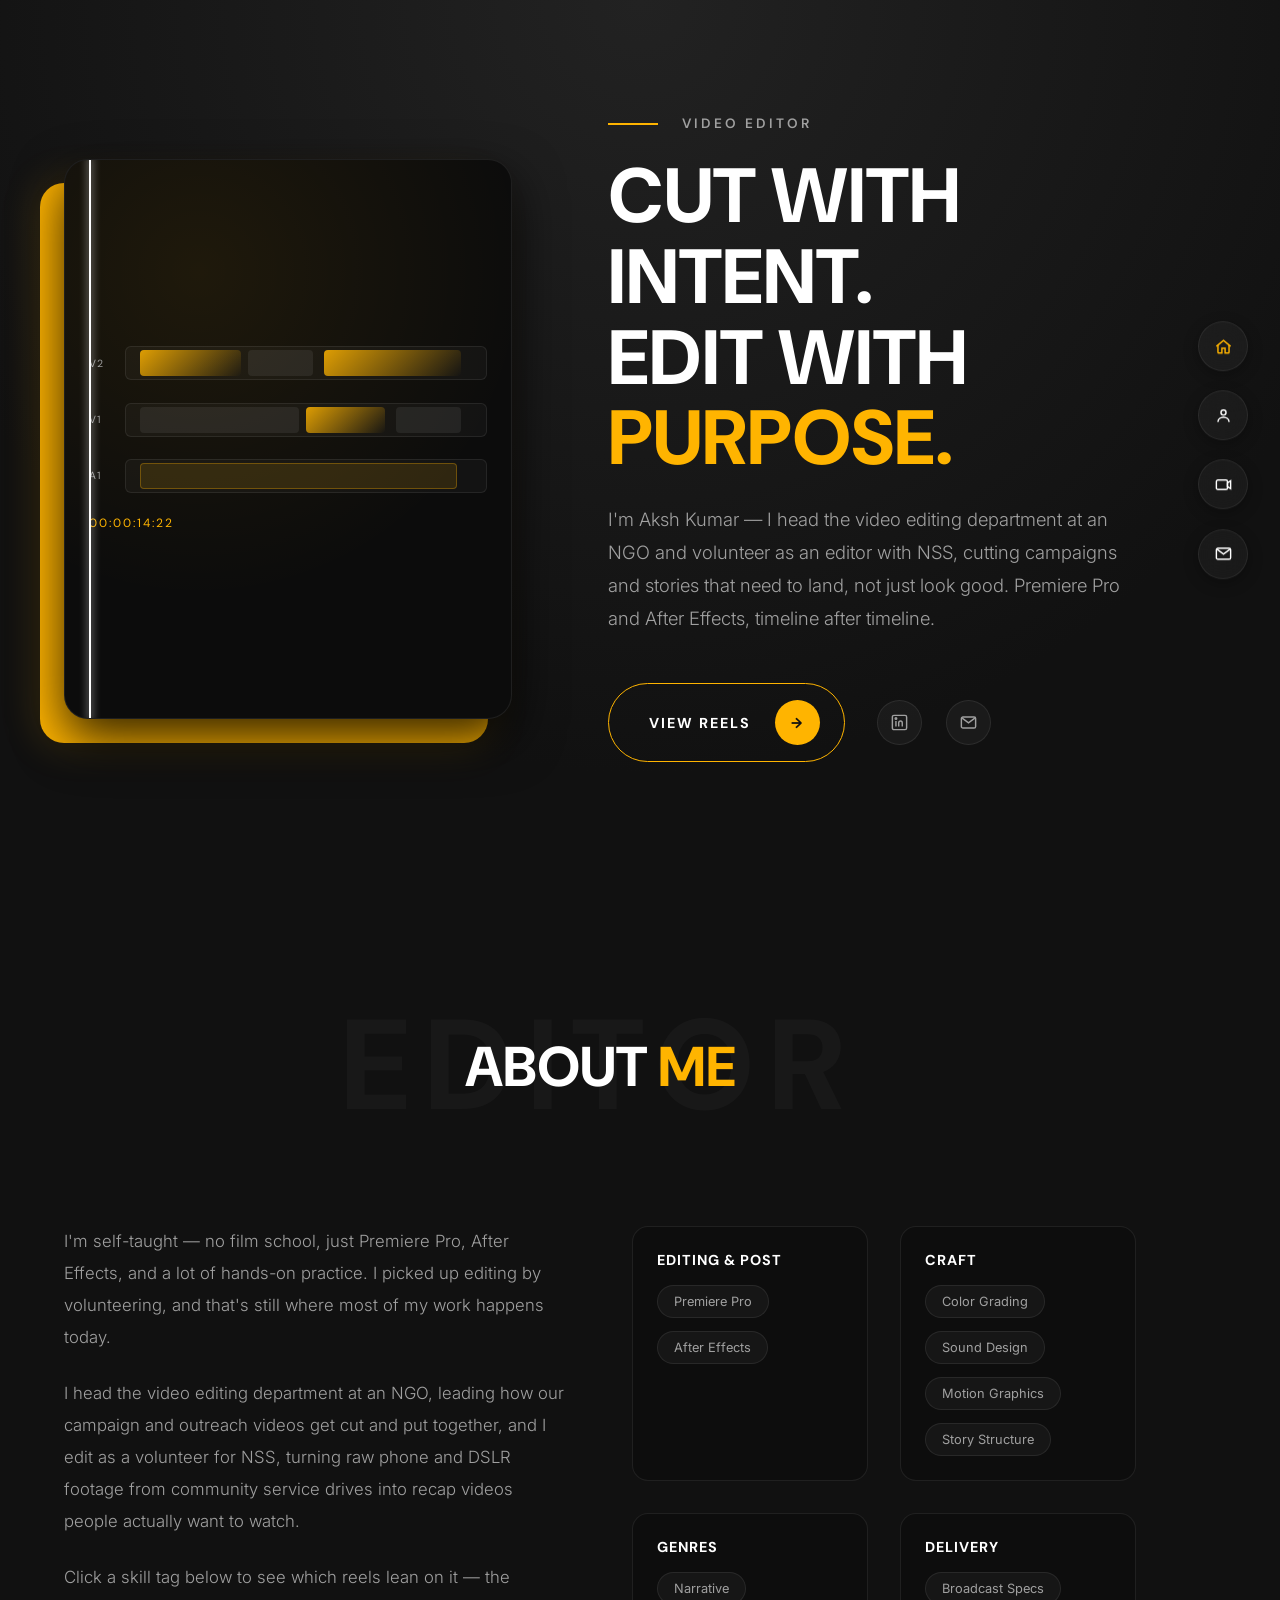
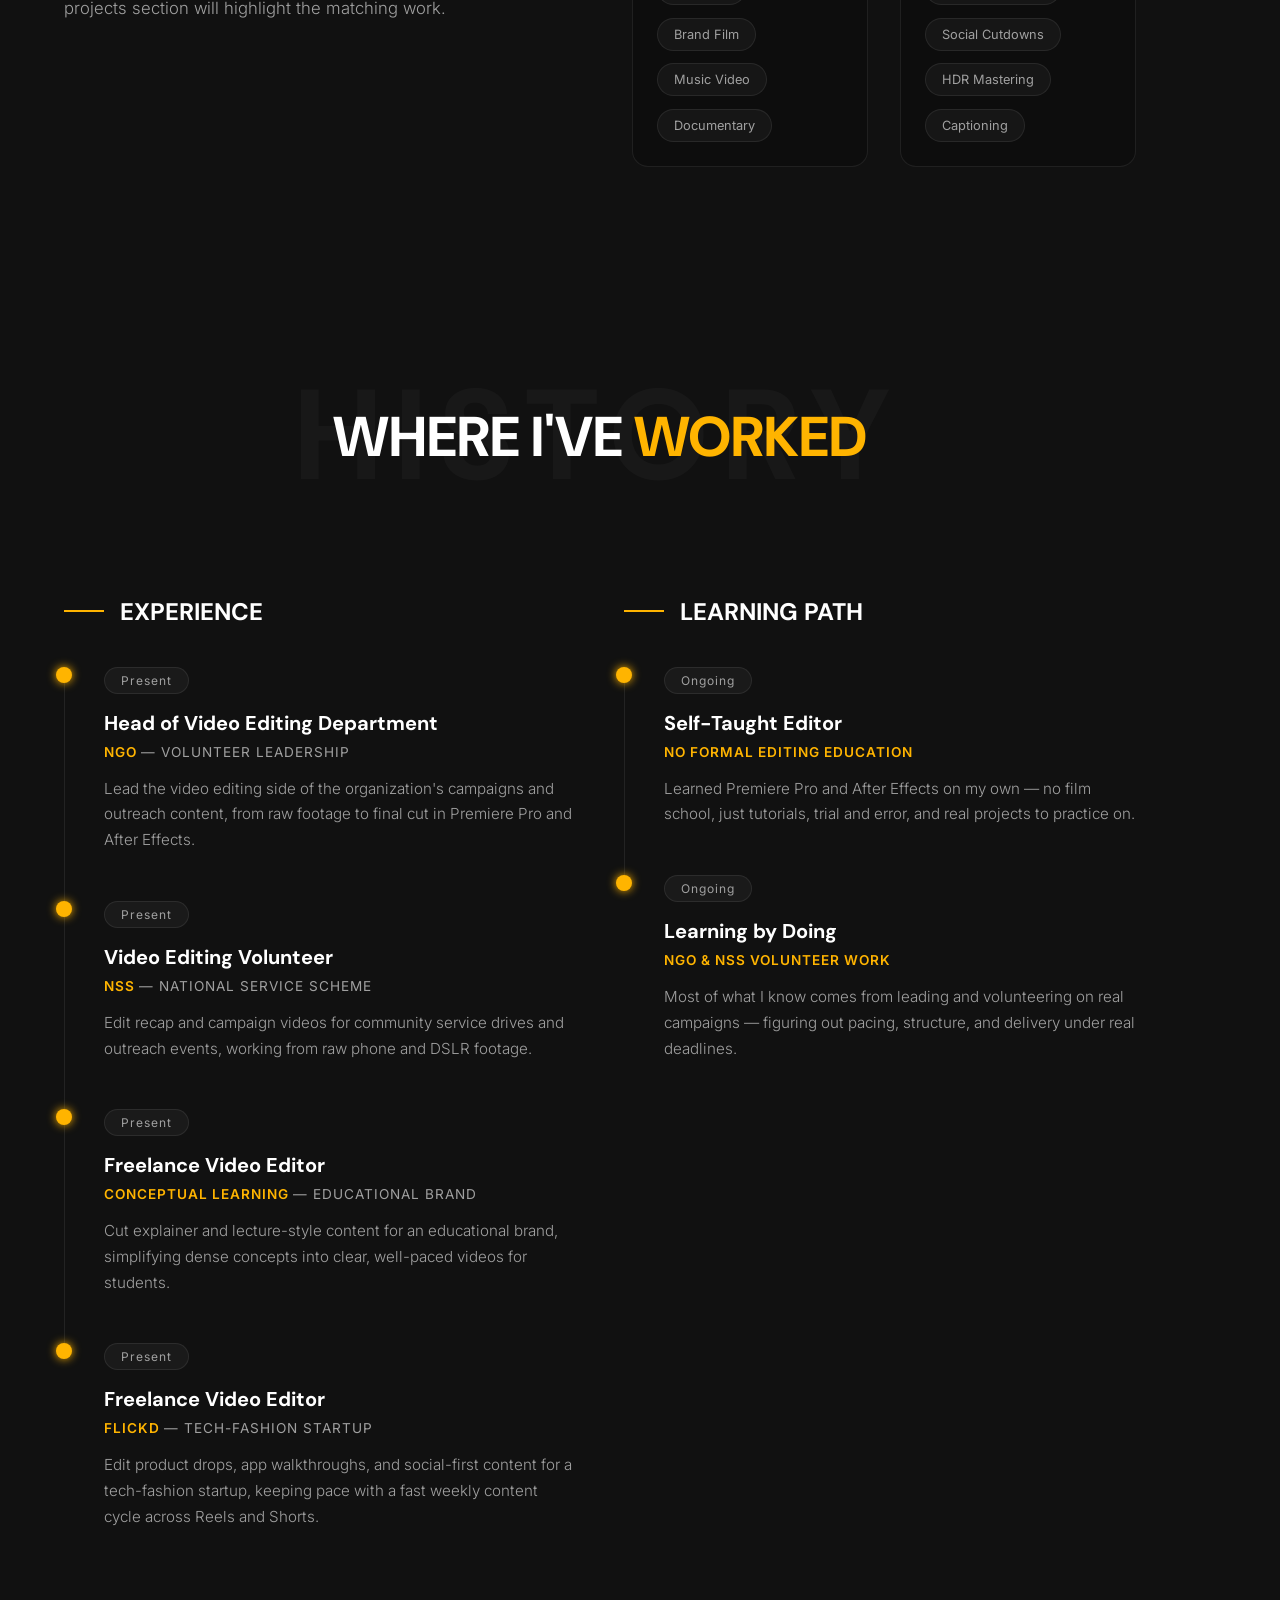
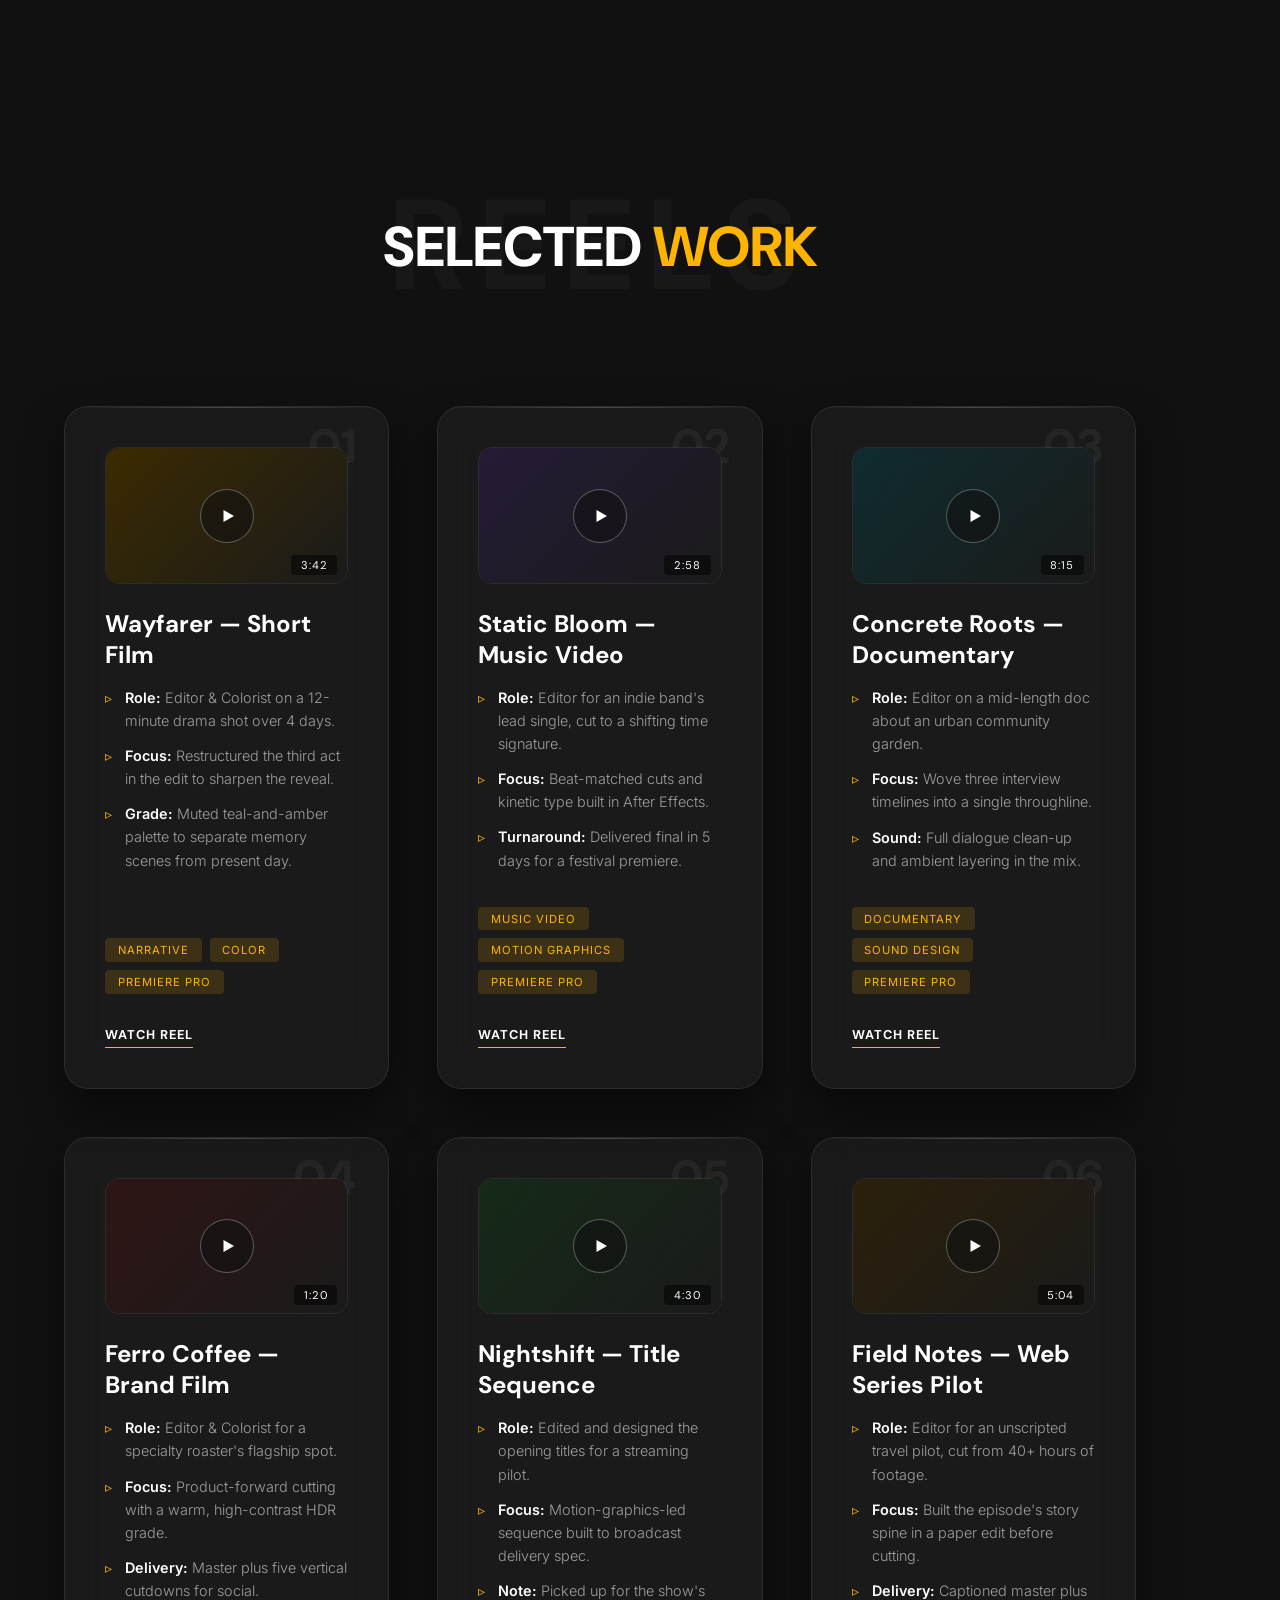
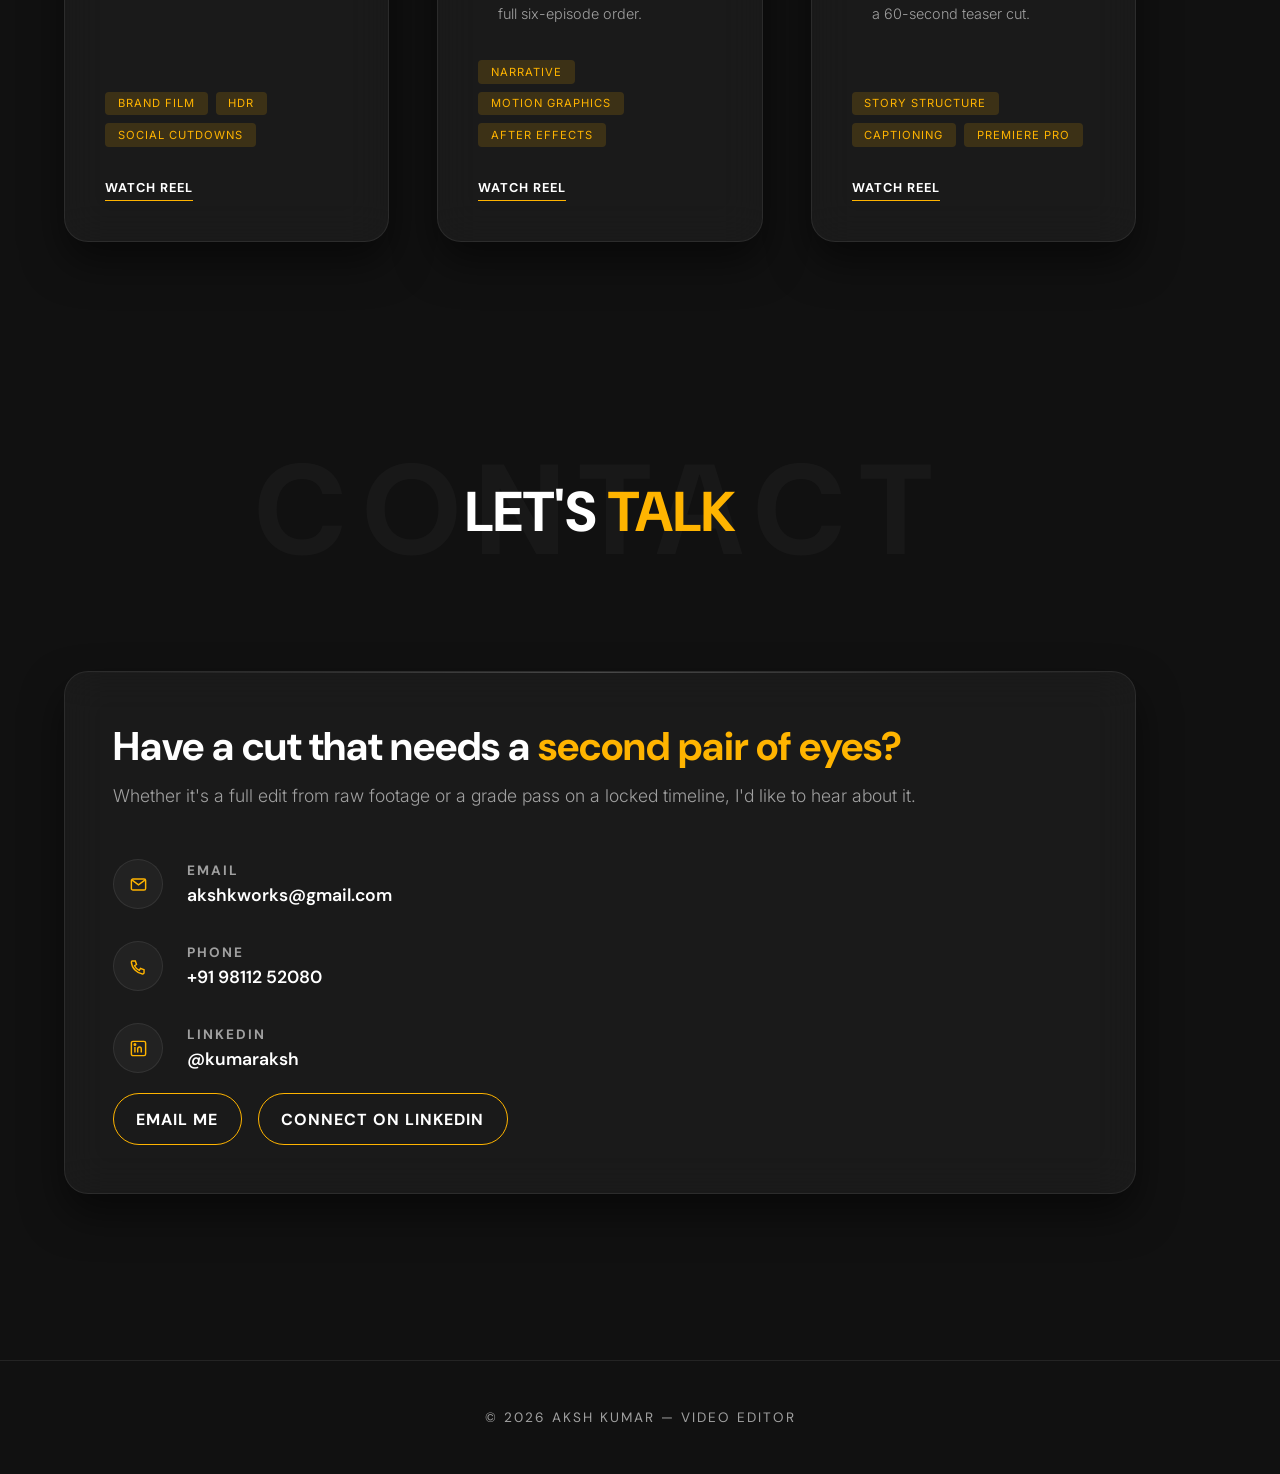
==== Editing/index.html @ 56b0eee6 "Added editing portfolio" ====
<!DOCTYPE html>
<html lang="en">
<head>
<meta charset="UTF-8">
<meta name="viewport" content="width=device-width, initial-scale=1.0">
<title>Aksh Kumar — Video Editor</title>
<link rel="preconnect" href="https://fonts.googleapis.com">
<link href="https://fonts.googleapis.com/css2?family=DM+Sans:wght@500;700;800&family=Inter:wght@300;400;500;600&display=swap" rel="stylesheet">
<link rel="stylesheet" href="style.css">
<style>
  /* ---- Supplemental styles for elements not covered by the base theme ---- */

  /* Hero signature visual: an animated edit timeline in place of a photo */
  .hero-timeline {
    width: 100%; aspect-ratio: 4/5; border-radius: 24px; border: 1px solid var(--glass-border);
    background: #0c0c0c; box-shadow: 0 20px 50px rgba(0,0,0,0.8);
    display: flex; flex-direction: column; justify-content: center; padding: 2rem 1.5rem; gap: 1.4rem;
    position: relative; overflow: hidden;
  }
  .hero-timeline::before {
    content: ''; position: absolute; inset: 0;
    background: radial-gradient(circle at 30% 20%, rgba(255,180,0,0.08), transparent 60%);
  }
  .tl-row { display: flex; align-items: center; gap: 0.6rem; z-index: 1; }
  .tl-label { width: 26px; font-size: 0.65rem; color: var(--text-muted); font-family: var(--sans); letter-spacing: 1px; flex-shrink: 0; }
  .tl-track { flex: 1; height: 34px; background: rgba(255,255,255,0.03); border-radius: 6px; position: relative; overflow: hidden; border: 1px solid var(--glass-border); }
  .tl-clip { position: absolute; top: 3px; bottom: 3px; border-radius: 4px; background: linear-gradient(135deg, var(--accent), #b8790000); opacity: 0.85; }
  .tl-clip.dim { background: rgba(255,255,255,0.08); }
  .tl-wave { position: absolute; top: 3px; bottom: 3px; border-radius: 4px; background: rgba(255,180,0,0.12); border: 1px solid rgba(255,180,0,0.3); }
  .tl-playhead { position: absolute; top: -4px; bottom: -4px; width: 2px; background: #fff; box-shadow: 0 0 8px #fff; z-index: 2; animation: scrub 5s linear infinite; }
  @keyframes scrub { 0% { left: 4%; } 50% { left: 92%; } 100% { left: 4%; } }
  .hero-timecode { font-family: var(--sans); font-size: 0.75rem; letter-spacing: 2px; color: var(--accent); z-index: 1; }

  /* Project thumbnails (no stock photography — abstract gradient + play glyph per reel) */
  .proj-thumb {
    width: 100%; aspect-ratio: 16/9; border-radius: 14px; margin-bottom: 1.5rem;
    position: relative; overflow: hidden; border: 1px solid var(--glass-border); z-index: 1;
  }
  .proj-thumb .grad { position: absolute; inset: 0; }
  .proj-thumb .grain { position: absolute; inset: 0; background: repeating-linear-gradient(115deg, rgba(255,255,255,0.05) 0px, transparent 2px, transparent 4px); mix-blend-mode: overlay; }
  .proj-thumb .play {
    position: absolute; top: 50%; left: 50%; transform: translate(-50%, -50%);
    width: 54px; height: 54px; border-radius: 50%; background: rgba(17,17,17,0.55);
    border: 1px solid rgba(255,255,255,0.3); display: flex; align-items: center; justify-content: center;
    backdrop-filter: blur(6px); transition: all 0.3s ease;
  }
  .proj-thumb .play svg { width: 18px; height: 18px; fill: #fff; margin-left: 3px; }
  .proj-card:hover .proj-thumb .play { background: var(--accent); border-color: var(--accent); transform: translate(-50%, -50%) scale(1.1); }
  .proj-card:hover .proj-thumb .play svg { fill: #111; }
  .proj-duration { position: absolute; bottom: 8px; right: 10px; font-family: var(--sans); font-size: 0.7rem; letter-spacing: 1px; color: #fff; background: rgba(0,0,0,0.5); padding: 0.2rem 0.6rem; border-radius: 4px; }

  .g1 .grad { background: linear-gradient(135deg, #3a2a00, #1a1a1a); }
  .g2 .grad { background: linear-gradient(135deg, #241a35, #1a1a1a); }
  .g3 .grad { background: linear-gradient(135deg, #0f2b2e, #1a1a1a); }
  .g4 .grad { background: linear-gradient(135deg, #2e1414, #1a1a1a); }
  .g5 .grad { background: linear-gradient(135deg, #142a17, #1a1a1a); }
  .g6 .grad { background: linear-gradient(135deg, #2a1f0a, #1a1a1a); }

  /* Skill tag interactive state */
  .skill-tag { cursor: pointer; user-select: none; }
  .skill-tag.active { border-color: var(--accent); color: var(--accent); background: var(--accent-dim); }

  /* Social / contact icons rendered as inline SVG */
  .social-link svg, .contact-icon svg, .nav-btn svg { width: 19px; height: 19px; fill: none; stroke: currentColor; stroke-width: 1.8; }

  /* Video modal body */
  .modal-body video { width: 100%; height: 100%; display: block; background: #000; }

  ::selection { background: var(--accent); color: #111; }
  a { color: inherit; }
  ul { list-style: none; }

  /* ---- Mobile refinements ---- */
  @media (max-width: 768px) {
    /* Hero: show the intro text first, the timeline graphic second */
    .hero-content { flex-direction: column; }
    .hero-text { order: 1; width: 100%; }
    .hero-img-box { order: 2; width: min(80vw, 320px); margin: 0.5rem auto 0; }
    .hero-timeline { aspect-ratio: 5/4; padding: 1.3rem 1.1rem; gap: 1rem; }
    .tl-track { height: 26px; }
    .hero-timecode { font-size: 0.68rem; }

    /* Selected Work: two compact cards per row */
    .projects-grid { grid-template-columns: repeat(2, 1fr); gap: 0.9rem; }
    .proj-card { padding: 1rem; border-radius: 16px; }
    .proj-num { font-size: 1.4rem; top: 0.6rem; right: 0.9rem; }
    .proj-thumb { margin-bottom: 0.8rem; border-radius: 10px; }
    .proj-thumb .play { width: 32px; height: 32px; }
    .proj-thumb .play svg { width: 11px; height: 11px; margin-left: 2px; }
    .proj-duration { font-size: 0.55rem; padding: 0.15rem 0.4rem; bottom: 5px; right: 6px; }
    .proj-title { font-size: 0.9rem; margin-bottom: 0.55rem; line-height: 1.3; }
    .proj-desc-list { gap: 0.35rem; margin-bottom: 0.9rem; }
    .proj-desc-list li { font-size: 0.66rem; line-height: 1.4; padding-left: 0.9rem; }
    .proj-tags { gap: 0.3rem; margin-bottom: 0.9rem; }
    .proj-tag { font-size: 0.52rem; padding: 0.2rem 0.45rem; }
    .proj-links a { font-size: 0.62rem; }
  }
</style>
</head>
<body>

<nav class="floating-nav">
  <a href="#home" class="nav-btn" data-tooltip="Home"><svg viewBox="0 0 24 24"><path d="M3 11.5 12 4l9 7.5"/><path d="M5 10v9a1 1 0 0 0 1 1h4v-6h4v6h4a1 1 0 0 0 1-1v-9"/></svg></a>
  <a href="#about" class="nav-btn" data-tooltip="About"><svg viewBox="0 0 24 24"><circle cx="12" cy="8" r="3.2"/><path d="M5 20c0-3.5 3.1-6 7-6s7 2.5 7 6"/></svg></a>
  <a href="#work" class="nav-btn" data-tooltip="Reels"><svg viewBox="0 0 24 24"><rect x="3" y="6" width="14" height="12" rx="2"/><path d="M17 9.5 21 7v10l-4-2.5z"/></svg></a>
  <a href="#contact" class="nav-btn" data-tooltip="Contact"><svg viewBox="0 0 24 24"><rect x="3" y="5" width="18" height="14" rx="2"/><path d="m4 6.5 8 6 8-6"/></svg></a>
</nav>

<div id="main">

  <!-- HERO -->
  <section class="hero" id="home">
    <div class="hero-content">
      <div class="hero-img-box reveal">
        <div class="hero-bg-accent"></div>
        <div class="hero-timeline">
          <div class="tl-row">
            <span class="tl-label">V2</span>
            <div class="tl-track">
              <div class="tl-clip" style="left:4%; width:28%;"></div>
              <div class="tl-clip dim" style="left:34%; width:18%;"></div>
              <div class="tl-clip" style="left:55%; width:38%;"></div>
            </div>
          </div>
          <div class="tl-row">
            <span class="tl-label">V1</span>
            <div class="tl-track">
              <div class="tl-clip dim" style="left:4%; width:44%;"></div>
              <div class="tl-clip" style="left:50%; width:22%;"></div>
              <div class="tl-clip dim" style="left:75%; width:18%;"></div>
            </div>
          </div>
          <div class="tl-row">
            <span class="tl-label">A1</span>
            <div class="tl-track">
              <div class="tl-wave" style="left:4%; width:88%;"></div>
            </div>
          </div>
          <div class="tl-playhead"></div>
          <div class="hero-timecode">00:00:14:22</div>
        </div>
      </div>
      <div class="hero-text reveal">
        <div class="kicker"><span class="line"></span> Video Editor</div>
        <h1 class="hero-h1">Cut with intent.<br>Edit with <span>purpose.</span></h1>
        <p class="hero-tagline">I'm Aksh Kumar — I head the video editing department at an NGO and volunteer as an editor with NSS, cutting campaigns and stories that need to land, not just look good. Premiere Pro and After Effects, timeline after timeline.</p>
        <div style="display:flex; align-items:center; gap:2rem; flex-wrap:wrap;">
          <a href="#work" class="btn-primary">View Reels <span>&#8594;</span></a>
          <div class="hero-socials">
            <a href="https://www.linkedin.com/in/kumaraksh" target="_blank" rel="noopener" class="social-link" aria-label="LinkedIn"><svg viewBox="0 0 24 24"><rect x="3" y="3" width="18" height="18" rx="2"/><line x1="7.5" y1="10" x2="7.5" y2="17"/><circle cx="7.5" cy="6.8" r="1"/><path d="M11 17v-4.5c0-1.5 1-2.5 2.4-2.5 1.3 0 2.1 1 2.1 2.6V17"/></svg></a>
            <a href="mailto:akshkworks@gmail.com" class="social-link" aria-label="Email"><svg viewBox="0 0 24 24"><rect x="3" y="5" width="18" height="14" rx="2"/><path d="m4 6.5 8 6 8-6"/></svg></a>
          </div>
        </div>
      </div>
    </div>
  </section>

  <!-- ABOUT -->
  <section id="about">
    <div class="sec-title-container reveal">
      <p class="sec-bg-text">Editor</p>
      <h2 class="sec-title">About <span>Me</span></h2>
    </div>
    <div class="about-grid">
      <div class="about-text reveal">
        <p>I'm self-taught — no film school, just Premiere Pro, After Effects, and a lot of hands-on practice. I picked up editing by volunteering, and that's still where most of my work happens today.</p>
        <p>I head the video editing department at an NGO, leading how our campaign and outreach videos get cut and put together, and I edit as a volunteer for NSS, turning raw phone and DSLR footage from community service drives into recap videos people actually want to watch.</p>
        <p>Click a skill tag below to see which reels lean on it — the projects section will highlight the matching work.</p>
      </div>
      <div class="skills-container reveal">
        <div class="skill-box">
          <h4>Editing &amp; Post</h4>
          <div class="skill-tags">
            <span class="skill-tag" data-skill="premiere">Premiere Pro</span>
            <span class="skill-tag" data-skill="ae">After Effects</span>
          </div>
        </div>
        <div class="skill-box">
          <h4>Craft</h4>
          <div class="skill-tags">
            <span class="skill-tag" data-skill="color">Color Grading</span>
            <span class="skill-tag" data-skill="sound">Sound Design</span>
            <span class="skill-tag" data-skill="motion">Motion Graphics</span>
            <span class="skill-tag" data-skill="story">Story Structure</span>
          </div>
        </div>
        <div class="skill-box">
          <h4>Genres</h4>
          <div class="skill-tags">
            <span class="skill-tag" data-skill="narrative">Narrative</span>
            <span class="skill-tag" data-skill="brand">Brand Film</span>
            <span class="skill-tag" data-skill="music">Music Video</span>
            <span class="skill-tag" data-skill="doc">Documentary</span>
          </div>
        </div>
        <div class="skill-box">
          <h4>Delivery</h4>
          <div class="skill-tags">
            <span class="skill-tag" data-skill="broadcast">Broadcast Specs</span>
            <span class="skill-tag" data-skill="social">Social Cutdowns</span>
            <span class="skill-tag" data-skill="hdr">HDR Mastering</span>
            <span class="skill-tag" data-skill="captions">Captioning</span>
          </div>
        </div>
      </div>
    </div>
  </section>

  <!-- EXPERIENCE & EDUCATION -->
  <section id="experience">
    <div class="sec-title-container reveal">
      <p class="sec-bg-text">History</p>
      <h2 class="sec-title">Where I've <span>Worked</span></h2>
    </div>
    <div class="timeline">
      <div class="timeline-col reveal">
        <h3>Experience</h3>
        <div class="timeline-item">
          <div class="timeline-icon"></div>
          <div class="timeline-date">Present</div>
          <div class="timeline-title">Head of Video Editing Department</div>
          <div class="timeline-org">NGO <span style="color:var(--text-muted); font-weight:400;">— Volunteer Leadership</span></div>
          <p class="timeline-desc">Lead the video editing side of the organization's campaigns and outreach content, from raw footage to final cut in Premiere Pro and After Effects.</p>
        </div>
        <div class="timeline-item">
          <div class="timeline-icon"></div>
          <div class="timeline-date">Present</div>
          <div class="timeline-title">Video Editing Volunteer</div>
          <div class="timeline-org">NSS <span style="color:var(--text-muted); font-weight:400;">— National Service Scheme</span></div>
          <p class="timeline-desc">Edit recap and campaign videos for community service drives and outreach events, working from raw phone and DSLR footage.</p>
        </div>
        <div class="timeline-item">
          <div class="timeline-icon"></div>
          <div class="timeline-date">Present</div>
          <div class="timeline-title">Freelance Video Editor</div>
          <div class="timeline-org">Conceptual Learning <span style="color:var(--text-muted); font-weight:400;">— Educational Brand</span></div>
          <p class="timeline-desc">Cut explainer and lecture-style content for an educational brand, simplifying dense concepts into clear, well-paced videos for students.</p>
        </div>
        <div class="timeline-item">
          <div class="timeline-icon"></div>
          <div class="timeline-date">Present</div>
          <div class="timeline-title">Freelance Video Editor</div>
          <div class="timeline-org">Flickd <span style="color:var(--text-muted); font-weight:400;">— Tech-Fashion Startup</span></div>
          <p class="timeline-desc">Edit product drops, app walkthroughs, and social-first content for a tech-fashion startup, keeping pace with a fast weekly content cycle across Reels and Shorts.</p>
        </div>
      </div>
      <div class="timeline-col reveal">
        <h3>Learning Path</h3>
        <div class="timeline-item">
          <div class="timeline-icon"></div>
          <div class="timeline-date">Ongoing</div>
          <div class="timeline-title">Self-Taught Editor</div>
          <div class="timeline-org">No Formal Editing Education</div>
          <p class="timeline-desc">Learned Premiere Pro and After Effects on my own — no film school, just tutorials, trial and error, and real projects to practice on.</p>
        </div>
        <div class="timeline-item">
          <div class="timeline-icon"></div>
          <div class="timeline-date">Ongoing</div>
          <div class="timeline-title">Learning by Doing</div>
          <div class="timeline-org">NGO &amp; NSS Volunteer Work</div>
          <p class="timeline-desc">Most of what I know comes from leading and volunteering on real campaigns — figuring out pacing, structure, and delivery under real deadlines.</p>
        </div>
      </div>
    </div>
  </section>

  <!-- PROJECTS / REELS -->
  <section id="work">
    <div class="sec-title-container reveal">
      <p class="sec-bg-text">Reels</p>
      <h2 class="sec-title">Selected <span>Work</span></h2>
    </div>
    <div class="projects-grid">

      <div class="proj-card glass-card reveal" data-skills="narrative,story,color,premiere">
        <span class="proj-num">01</span>
        <div class="proj-thumb g1">
          <div class="grad"></div><div class="grain"></div>
          <div class="play"><svg viewBox="0 0 24 24"><path d="M6 4l14 8-14 8z"/></svg></div>
          <span class="proj-duration">3:42</span>
        </div>
        <h3 class="proj-title">Wayfarer — Short Film</h3>
        <ul class="proj-desc-list">
          <li><b>Role:</b> Editor &amp; Colorist on a 12-minute drama shot over 4 days.</li>
          <li><b>Focus:</b> Restructured the third act in the edit to sharpen the reveal.</li>
          <li><b>Grade:</b> Muted teal-and-amber palette to separate memory scenes from present day.</li>
        </ul>
        <div class="proj-tags"><span class="proj-tag">Narrative</span><span class="proj-tag">Color</span><span class="proj-tag">Premiere Pro</span></div>
        <div class="proj-links"><a href="#" class="watch-btn" data-video="bbb">Watch Reel</a></div>
      </div>

      <div class="proj-card glass-card reveal" data-skills="music,sound,premiere,ae">
        <span class="proj-num">02</span>
        <div class="proj-thumb g2">
          <div class="grad"></div><div class="grain"></div>
          <div class="play"><svg viewBox="0 0 24 24"><path d="M6 4l14 8-14 8z"/></svg></div>
          <span class="proj-duration">2:58</span>
        </div>
        <h3 class="proj-title">Static Bloom — Music Video</h3>
        <ul class="proj-desc-list">
          <li><b>Role:</b> Editor for an indie band's lead single, cut to a shifting time signature.</li>
          <li><b>Focus:</b> Beat-matched cuts and kinetic type built in After Effects.</li>
          <li><b>Turnaround:</b> Delivered final in 5 days for a festival premiere.</li>
        </ul>
        <div class="proj-tags"><span class="proj-tag">Music Video</span><span class="proj-tag">Motion Graphics</span><span class="proj-tag">Premiere Pro</span></div>
        <div class="proj-links"><a href="#" class="watch-btn" data-video="sintel">Watch Reel</a></div>
      </div>

      <div class="proj-card glass-card reveal" data-skills="doc,sound,premiere,captions">
        <span class="proj-num">03</span>
        <div class="proj-thumb g3">
          <div class="grad"></div><div class="grain"></div>
          <div class="play"><svg viewBox="0 0 24 24"><path d="M6 4l14 8-14 8z"/></svg></div>
          <span class="proj-duration">8:15</span>
        </div>
        <h3 class="proj-title">Concrete Roots — Documentary</h3>
        <ul class="proj-desc-list">
          <li><b>Role:</b> Editor on a mid-length doc about an urban community garden.</li>
          <li><b>Focus:</b> Wove three interview timelines into a single throughline.</li>
          <li><b>Sound:</b> Full dialogue clean-up and ambient layering in the mix.</li>
        </ul>
        <div class="proj-tags"><span class="proj-tag">Documentary</span><span class="proj-tag">Sound Design</span><span class="proj-tag">Premiere Pro</span></div>
        <div class="proj-links"><a href="#" class="watch-btn" data-video="elephants">Watch Reel</a></div>
      </div>

      <div class="proj-card glass-card reveal" data-skills="brand,social,color,hdr">
        <span class="proj-num">04</span>
        <div class="proj-thumb g4">
          <div class="grad"></div><div class="grain"></div>
          <div class="play"><svg viewBox="0 0 24 24"><path d="M6 4l14 8-14 8z"/></svg></div>
          <span class="proj-duration">1:20</span>
        </div>
        <h3 class="proj-title">Ferro Coffee — Brand Film</h3>
        <ul class="proj-desc-list">
          <li><b>Role:</b> Editor &amp; Colorist for a specialty roaster's flagship spot.</li>
          <li><b>Focus:</b> Product-forward cutting with a warm, high-contrast HDR grade.</li>
          <li><b>Delivery:</b> Master plus five vertical cutdowns for social.</li>
        </ul>
        <div class="proj-tags"><span class="proj-tag">Brand Film</span><span class="proj-tag">HDR</span><span class="proj-tag">Social Cutdowns</span></div>
        <div class="proj-links"><a href="#" class="watch-btn" data-video="tears">Watch Reel</a></div>
      </div>

      <div class="proj-card glass-card reveal" data-skills="narrative,ae,motion,broadcast">
        <span class="proj-num">05</span>
        <div class="proj-thumb g5">
          <div class="grad"></div><div class="grain"></div>
          <div class="play"><svg viewBox="0 0 24 24"><path d="M6 4l14 8-14 8z"/></svg></div>
          <span class="proj-duration">4:30</span>
        </div>
        <h3 class="proj-title">Nightshift — Title Sequence</h3>
        <ul class="proj-desc-list">
          <li><b>Role:</b> Edited and designed the opening titles for a streaming pilot.</li>
          <li><b>Focus:</b> Motion-graphics-led sequence built to broadcast delivery spec.</li>
          <li><b>Note:</b> Picked up for the show's full six-episode order.</li>
        </ul>
        <div class="proj-tags"><span class="proj-tag">Narrative</span><span class="proj-tag">Motion Graphics</span><span class="proj-tag">After Effects</span></div>
        <div class="proj-links"><a href="#" class="watch-btn" data-video="bbb">Watch Reel</a></div>
      </div>

      <div class="proj-card glass-card reveal" data-skills="story,premiere,captions,social">
        <span class="proj-num">06</span>
        <div class="proj-thumb g6">
          <div class="grad"></div><div class="grain"></div>
          <div class="play"><svg viewBox="0 0 24 24"><path d="M6 4l14 8-14 8z"/></svg></div>
          <span class="proj-duration">5:04</span>
        </div>
        <h3 class="proj-title">Field Notes — Web Series Pilot</h3>
        <ul class="proj-desc-list">
          <li><b>Role:</b> Editor for an unscripted travel pilot, cut from 40+ hours of footage.</li>
          <li><b>Focus:</b> Built the episode's story spine in a paper edit before cutting.</li>
          <li><b>Delivery:</b> Captioned master plus a 60-second teaser cut.</li>
        </ul>
        <div class="proj-tags"><span class="proj-tag">Story Structure</span><span class="proj-tag">Captioning</span><span class="proj-tag">Premiere Pro</span></div>
        <div class="proj-links"><a href="#" class="watch-btn" data-video="sintel">Watch Reel</a></div>
      </div>

    </div>
  </section>

  <!-- CONTACT -->
  <section id="contact">
    <div class="sec-title-container reveal">
      <p class="sec-bg-text">Contact</p>
      <h2 class="sec-title">Let's <span>Talk</span></h2>
    </div>
    <div class="contact-grid">
      <div class="glass-card reveal">
        <div class="contact-info">
          <h3 class="contact-heading">Have a cut that needs a <span>second pair of eyes?</span></h3>
          <p class="contact-lead">Whether it's a full edit from raw footage or a grade pass on a locked timeline, I'd like to hear about it.</p>
          <div class="contact-details">
            <div class="contact-item">
              <div class="contact-icon"><svg viewBox="0 0 24 24"><rect x="3" y="5" width="18" height="14" rx="2"/><path d="m4 6.5 8 6 8-6"/></svg></div>
              <div class="contact-text"><h4>Email</h4><a href="mailto:akshkworks@gmail.com">akshkworks@gmail.com</a></div>
            </div>
            <div class="contact-item">
              <div class="contact-icon"><svg viewBox="0 0 24 24"><path d="M4 5h4l1.5 4.5L7 11a12 12 0 0 0 6 6l1.5-2.5L19 16v4c0 1-1 1.5-2 1.4C10 20.6 3.4 14 3 6.6 3 5.7 3.5 5 4 5Z"/></svg></div>
              <div class="contact-text"><h4>Phone</h4><a href="tel:+919811252080">+91 98112 52080</a></div>
            </div>
            <div class="contact-item">
              <div class="contact-icon"><svg viewBox="0 0 24 24"><rect x="3" y="3" width="18" height="18" rx="2"/><line x1="7.5" y1="10" x2="7.5" y2="17"/><circle cx="7.5" cy="6.8" r="1"/><path d="M11 17v-4.5c0-1.5 1-2.5 2.4-2.5 1.3 0 2.1 1 2.1 2.6V17"/></svg></div>
              <div class="contact-text"><h4>LinkedIn</h4><a href="https://www.linkedin.com/in/kumaraksh" target="_blank" rel="noopener">@kumaraksh</a></div>
            </div>
          </div>
          <div class="contact-ctas">
            <a href="mailto:akshkworks@gmail.com" class="btn-secondary">Email Me</a>
            <a href="https://www.linkedin.com/in/kumaraksh" target="_blank" rel="noopener" class="btn-secondary">Connect on LinkedIn</a>
          </div>
        </div>
      </div>
    </div>
  </section>

</div>

<footer>
  <p>&copy; 2026 Aksh Kumar — Video Editor</p>
</footer>

<!-- VIDEO MODAL -->
<div class="modal" id="videoModal">
  <div class="modal-content glass-card">
    <div class="modal-header">
      <h3 id="modalTitle">Reel</h3>
      <div class="modal-actions">
        <a href="#" id="modalDownload" class="btn-download" download>&#8595; Download</a>
        <button class="close-btn" id="modalClose">&times;</button>
      </div>
    </div>
    <div class="modal-body">
      <video id="modalVideo" controls playsinline></video>
    </div>
  </div>
</div>

<script>
(function(){
  // ---- Sample reel sources (CC-licensed Blender Foundation open movies, used as placeholder footage) ----
  const REELS = {
    bbb:       { title: "Wayfarer — Short Film",         src: "https://commondatastorage.googleapis.com/gtv-videos-bucket/sample/BigBuckBunny.mp4" },
    sintel:    { title: "Static Bloom — Music Video",    src: "https://commondatastorage.googleapis.com/gtv-videos-bucket/sample/Sintel.mp4" },
    elephants: { title: "Concrete Roots — Documentary",  src: "https://commondatastorage.googleapis.com/gtv-videos-bucket/sample/ElephantsDream.mp4" },
    tears:     { title: "Ferro Coffee — Brand Film",     src: "https://commondatastorage.googleapis.com/gtv-videos-bucket/sample/TearsOfSteel.mp4" }
  };

  const modal = document.getElementById('videoModal');
  const modalVideo = document.getElementById('modalVideo');
  const modalTitle = document.getElementById('modalTitle');
  const modalDownload = document.getElementById('modalDownload');

  document.querySelectorAll('.watch-btn').forEach(btn => {
    btn.addEventListener('click', e => {
      e.preventDefault();
      const key = btn.dataset.video;
      const reel = REELS[key] || REELS.bbb;
      modalTitle.textContent = reel.title;
      modalVideo.src = reel.src;
      modalDownload.href = reel.src;
      modal.classList.add('show');
      modalVideo.play().catch(()=>{});
    });
  });

  function closeModal(){
    modal.classList.remove('show');
    modalVideo.pause();
    modalVideo.removeAttribute('src');
    modalVideo.load();
  }
  document.getElementById('modalClose').addEventListener('click', closeModal);
  modal.addEventListener('click', e => { if (e.target === modal) closeModal(); });
  document.addEventListener('keydown', e => { if (e.key === 'Escape') closeModal(); });

  // ---- Scroll reveal ----
  const revealEls = document.querySelectorAll('.reveal');
  const io = new IntersectionObserver((entries) => {
    entries.forEach(entry => {
      if (entry.isIntersecting) { entry.target.classList.add('in'); io.unobserve(entry.target); }
    });
  }, { threshold: 0.12 });
  revealEls.forEach(el => io.observe(el));

  // ---- Glass card spotlight ----
  document.querySelectorAll('.glass-card').forEach(card => {
    card.addEventListener('mousemove', e => {
      const r = card.getBoundingClientRect();
      card.style.setProperty('--mouse-x', (e.clientX - r.left) + 'px');
      card.style.setProperty('--mouse-y', (e.clientY - r.top) + 'px');
    });
  });

  // ---- Active nav highlighting ----
  const navBtns = document.querySelectorAll('.nav-btn');
  const sections = ['home','about','experience','work','contact'].map(id => document.getElementById(id)).filter(Boolean);
  const navIO = new IntersectionObserver((entries) => {
    entries.forEach(entry => {
      if (entry.isIntersecting) {
        const id = entry.target.id;
        navBtns.forEach(btn => btn.style.color = '');
        const match = document.querySelector('.nav-btn[href="#' + id + '"]');
        if (match) match.style.color = 'var(--accent)';
      }
    });
  }, { threshold: 0.4 });
  sections.forEach(sec => navIO.observe(sec));

  // ---- Skill tag <-> project highlighting ----
  const skillTags = document.querySelectorAll('.skill-tag');
  const projCards = document.querySelectorAll('.proj-card');
  let activeSkill = null;

  skillTags.forEach(tag => {
    tag.addEventListener('click', () => {
      const skill = tag.dataset.skill;
      if (activeSkill === skill) {
        activeSkill = null;
        skillTags.forEach(t => t.classList.remove('active'));
        projCards.forEach(c => c.classList.remove('highlighted','faded'));
        return;
      }
      activeSkill = skill;
      skillTags.forEach(t => t.classList.toggle('active', t.dataset.skill === skill));
      projCards.forEach(card => {
        const has = (card.dataset.skills || '').split(',').includes(skill);
        card.classList.toggle('highlighted', has);
        card.classList.toggle('faded', !has);
      });
      document.getElementById('work').scrollIntoView({ behavior: 'smooth', block: 'start' });
    });
  });
})();
</script>
</body>
</html>
---- Editing/style.css ----
*,*::before,*::after{box-sizing:border-box;margin:0;padding:0}
:root{
  --bg-color: #111111;
  --bg-gradient: radial-gradient(circle at 50% 0%, #222222, #111111 70%);
  --accent: #FFB400;
  --accent-dim: rgba(255, 180, 0, 0.15);
  --text-main: #FFFFFF;
  --text-muted: #A0A0A0;
  --glass-bg: rgba(255, 255, 255, 0.04);
  --glass-border: rgba(255, 255, 255, 0.08);
  --glass-border-hover: rgba(255, 255, 255, 0.2);
  --sans: 'DM Sans', sans-serif;
  --body: 'Inter', sans-serif;
}
html,body{background:var(--bg-color);background-image:var(--bg-gradient);background-attachment:fixed;color:var(--text-muted);font-family:var(--body);-webkit-font-smoothing:antialiased;scroll-behavior:smooth;overflow-x:hidden;}

/* Floating Navigation */
.floating-nav {
  position: fixed; right: 2rem; top: 50%; transform: translateY(-50%);
  display: flex; flex-direction: column; gap: 1.2rem; z-index: 100;
}
.nav-btn {
  width: 50px; height: 50px; border-radius: 50%;
  background: var(--glass-bg); border: 1px solid var(--glass-border);
  backdrop-filter: blur(12px); -webkit-backdrop-filter: blur(12px);
  color: var(--text-main); font-family: var(--sans); font-weight: 700;
  display: flex; align-items: center; justify-content: center;
  text-decoration: none; position: relative; transition: all 0.3s cubic-bezier(0.4, 0, 0.2, 1);
  box-shadow: 0 4px 15px rgba(0,0,0,0.3);
}
.nav-btn:hover { background: var(--accent); color: #111; border-color: var(--accent); transform: scale(1.1); box-shadow: 0 0 20px rgba(255,180,0,0.4); }
.nav-btn::before {
  content: attr(data-tooltip); position: absolute; right: 70px;
  background: var(--glass-bg); padding: 0.6rem 1.2rem; border-radius: 30px;
  color: var(--text-main); font-size: 0.85rem; font-weight: 500; opacity: 0; pointer-events: none;
  transition: all 0.3s ease; transform: translateX(15px); white-space: nowrap;
  backdrop-filter: blur(12px); border: 1px solid var(--glass-border); text-transform: uppercase; letter-spacing: 1px;
}
.nav-btn:hover::before { opacity: 1; transform: translateX(0); }

/* Layout */
#main { padding-right: 80px; }
section { padding: clamp(4rem, 8vw, 8rem) clamp(1.5rem, 8vw, 4rem); max-width: 1200px; margin: 0 auto; }

/* Hero Section */
.hero { display: flex; align-items: center; min-height: 100vh; padding-top: 5rem; }
.hero-content { display: flex; align-items: center; gap: clamp(3rem, 8vw, 6rem); flex-wrap: wrap; width: 100%; }
.hero-img-box { position: relative; width: clamp(280px, 35vw, 450px); flex-shrink: 0; }
.hero-bg-accent { position: absolute; left: -1.5rem; bottom: -1.5rem; width: 100%; height: 100%; background: var(--accent); border-radius: 24px; z-index: -1; box-shadow: 0 0 40px rgba(255,180,0,0.2); transition: transform 0.5s;}
.hero-img-box:hover .hero-bg-accent { transform: translate(-10px, 10px); }
.hero-img-box img { width: 100%; aspect-ratio: 4/5; object-fit: cover; border-radius: 24px; border: 1px solid var(--glass-border); box-shadow: 0 20px 50px rgba(0,0,0,0.8); }
.hero-text { flex: 1; min-width: 300px; }
.kicker { display: flex; align-items: center; gap: 1.5rem; color: var(--text-muted); font-size: 0.85rem; letter-spacing: 3px; margin-bottom: 1.5rem; text-transform: uppercase; font-family: var(--sans); font-weight: 600; }
.kicker .line { width: 50px; height: 2px; background: var(--accent); }
.hero-h1 { font-family: var(--sans); font-size: clamp(3rem, 6vw, 5rem); font-weight: 800; color: var(--text-main); line-height: 1.05; margin-bottom: 1.5rem; text-transform: uppercase; }
.hero-h1 span { color: var(--accent); }
.hero-tagline { font-size: 1.15rem; line-height: 1.8; color: var(--text-muted); margin-bottom: 3rem; max-width: 600px; font-weight: 300; }
.hero-socials { display: flex; gap: 1.5rem; align-items: center; }
.social-link { color: var(--text-muted); transition: all 0.3s; display: flex; align-items: center; justify-content: center; width: 45px; height: 45px; border-radius: 50%; border: 1px solid var(--glass-border); background: var(--glass-bg); }
.social-link:hover { color: #111; background: var(--accent); border-color: var(--accent); transform: translateY(-3px); box-shadow: 0 5px 15px rgba(255,180,0,0.3); }
.social-link img.social-icon { width: 20px; height: 20px; display: block; }
.nav-btn svg { width: 22px; height: 22px; transition: transform 0.3s; }
.nav-btn:hover svg { transform: scale(1.1); }

.btn-primary {
  display: inline-flex; align-items: center; gap: 1.5rem; background: transparent; border: 1px solid var(--accent); color: var(--text-main);
  padding: 1rem 1.5rem 1rem 2.5rem; border-radius: 50px; text-decoration: none; font-family: var(--sans); font-weight: 700; font-size: 0.9rem; letter-spacing: 2px; text-transform: uppercase; position: relative; overflow: hidden; transition: all 0.4s ease;
}
.btn-primary span {
  display: flex; align-items: center; justify-content: center; width: 45px; height: 45px; background: var(--accent); color: #111; border-radius: 50%; transition: all 0.4s ease;
}
.btn-primary:hover { background: var(--accent); color: #111; }
.btn-primary:hover span { background: #111; color: var(--text-main); }

/* Section Titles */
.sec-title-container { position: relative; text-align: center; margin-bottom: 6rem; }
.sec-bg-text { font-family: var(--sans); font-size: clamp(4rem, 12vw, 8rem); font-weight: 800; color: rgba(255,255,255,0.03); letter-spacing: 15px; text-transform: uppercase; line-height: 1; user-select: none; margin: 0; }
.sec-title { position: absolute; top: 50%; left: 50%; transform: translate(-50%, -50%); font-family: var(--sans); font-size: clamp(2rem, 5vw, 3.5rem); font-weight: 800; color: var(--text-main); text-transform: uppercase; margin: 0; white-space: nowrap; }
.sec-title span { color: var(--accent); }

/* Glass Cards */
.glass-card {
  background: var(--glass-bg); backdrop-filter: blur(20px); -webkit-backdrop-filter: blur(20px);
  border: 1px solid var(--glass-border); border-radius: 24px; padding: 3rem;
  box-shadow: 0 20px 40px rgba(0,0,0,0.5); transition: all 0.4s ease; position: relative; overflow: hidden;
}
.glass-card:hover { border-color: var(--glass-border-hover); transform: translateY(-8px); box-shadow: 0 30px 60px rgba(0,0,0,0.7); }
.glass-card::before { content: ''; position: absolute; top: 0; left: 0; right: 0; height: 1px; background: linear-gradient(90deg, transparent, rgba(255,255,255,0.2), transparent); }

/* About Section */
.about-grid { display: grid; grid-template-columns: 1fr 1fr; gap: 4rem; align-items: start; }
.about-text p { font-size: 1.05rem; line-height: 1.9; margin-bottom: 1.5rem; font-weight: 300; }
.skills-container { display: grid; grid-template-columns: 1fr 1fr; gap: 2rem; }
.skill-box { padding: 1.5rem; background: rgba(0,0,0,0.2); border-radius: 16px; border: 1px solid var(--glass-border); }
.skill-box h4 { font-family: var(--sans); color: var(--text-main); margin-bottom: 1rem; font-size: 0.9rem; text-transform: uppercase; letter-spacing: 1px; }
.skill-tags { display: flex; flex-wrap: wrap; gap: 0.8rem; }
.skill-tag { background: var(--glass-bg); padding: 0.5rem 1rem; border-radius: 50px; border: 1px solid var(--glass-border); font-size: 0.8rem; color: var(--text-muted); transition: all 0.3s; }
.skill-tag:hover { border-color: var(--accent); color: var(--accent); }

/* Experience & Education */
.timeline { display: grid; grid-template-columns: 1fr 1fr; gap: 3rem; }
.timeline-col h3 { font-family: var(--sans); font-size: 1.5rem; color: var(--text-main); margin-bottom: 2.5rem; text-transform: uppercase; display: flex; align-items: center; gap: 1rem; }
.timeline-col h3::before { content: ''; display: block; width: 40px; height: 2px; background: var(--accent); }
.timeline-item { position: relative; padding-left: 2.5rem; margin-bottom: 3rem; }
.timeline-item::before { content: ''; position: absolute; left: 0; top: 0; bottom: -3rem; width: 1px; background: var(--glass-border); }
.timeline-item:last-child::before { display: none; }
.timeline-icon { position: absolute; left: -0.5rem; top: 0; width: 1rem; height: 1rem; border-radius: 50%; background: var(--accent); box-shadow: 0 0 10px var(--accent); }
.timeline-date { display: inline-block; padding: 0.3rem 1rem; background: var(--glass-bg); border: 1px solid var(--glass-border); border-radius: 50px; font-size: 0.75rem; color: var(--text-muted); margin-bottom: 1rem; letter-spacing: 1px; }
.timeline-title { font-family: var(--sans); font-size: 1.25rem; color: var(--text-main); margin-bottom: 0.5rem; font-weight: 700; }
.timeline-org { font-size: 0.85rem; color: var(--accent); text-transform: uppercase; letter-spacing: 1px; margin-bottom: 1rem; font-weight: 600; }
.timeline-org a.timeline-org-link { color: var(--accent); text-decoration: none; }
.timeline-desc { font-size: 0.95rem; line-height: 1.7; font-weight: 300; }

/* Projects */
.projects-grid { display: grid; grid-template-columns: repeat(auto-fill, minmax(320px, 1fr)); gap: 3rem; }
.proj-card { padding: 2.5rem; display: flex; flex-direction: column; height: 100%; }
.proj-num { font-family: var(--sans); font-size: 3rem; font-weight: 800; color: rgba(255,255,255,0.05); position: absolute; top: 1rem; right: 2rem; line-height: 1; transition: color 0.3s; }
.proj-card:hover .proj-num { color: var(--accent-dim); }
.proj-title { font-family: var(--sans); font-size: 1.5rem; font-weight: 700; color: var(--text-main); margin-bottom: 1rem; z-index: 1; }
.proj-desc { font-size: 0.95rem; line-height: 1.7; margin-bottom: 2rem; font-weight: 300; flex: 1; z-index: 1; }
.proj-desc-list {
  list-style: none;
  padding: 0;
  margin: 0 0 2.2rem 0;
  flex: 1;
  z-index: 1;
  display: flex;
  flex-direction: column;
  gap: 0.75rem;
}
.proj-desc-list li {
  font-size: 0.9rem;
  line-height: 1.6;
  font-weight: 300;
  position: relative;
  padding-left: 1.25rem;
  color: var(--text-muted);
}
.proj-desc-list li::before {
  content: '▹';
  position: absolute;
  left: 0;
  color: var(--accent);
}
.proj-desc-list li b {
  color: var(--text-main);
  font-weight: 600;
}
.proj-tags { display: flex; flex-wrap: wrap; gap: 0.5rem; margin-bottom: 2rem; z-index: 1; }
.proj-tag { font-size: 0.7rem; text-transform: uppercase; letter-spacing: 1px; color: var(--accent); background: var(--accent-dim); padding: 0.3rem 0.8rem; border-radius: 4px; }
.proj-links { display: flex; gap: 1rem; z-index: 1; }
.proj-links a { text-decoration: none; color: var(--text-main); font-family: var(--sans); font-size: 0.8rem; font-weight: 700; letter-spacing: 1px; text-transform: uppercase; border-bottom: 1px solid var(--accent); padding-bottom: 4px; transition: color 0.3s; }
.proj-links a:hover { color: var(--accent); }

/* Contact */
.contact-grid { display: grid; grid-template-columns: 1fr; gap: 4rem; align-items: start; }
.contact-info p { font-size: 1.1rem; line-height: 1.8; margin-bottom: 3rem; font-weight: 300; }
.contact-details { display: flex; flex-direction: column; gap: 2rem; }
.contact-item { display: flex; align-items: center; gap: 1.5rem; }
.contact-icon { width: 50px; height: 50px; border-radius: 50%; background: var(--glass-bg); border: 1px solid var(--glass-border); display: flex; align-items: center; justify-content: center; font-size: 1.2rem; color: var(--accent); }
.contact-text h4 { font-family: var(--sans); color: var(--text-muted); font-size: 0.85rem; text-transform: uppercase; letter-spacing: 2px; margin-bottom: 0.3rem; }
.contact-text a, .contact-text span { color: var(--text-main); text-decoration: none; font-size: 1.1rem; font-weight: 600; font-family: var(--sans); transition: color 0.3s; }
.contact-text a:hover { color: var(--accent); }

/* Contact Heading */
.contact-heading { font-family: var(--sans); font-size: clamp(1.6rem, 4vw, 2.5rem); color: var(--text-main); margin-bottom: 0.5rem; }
.contact-heading span { color: var(--accent); }
.contact-lead { color: var(--text-muted); margin-bottom: 1.25rem; font-size: 1rem; }
.contact-ctas { display: flex; gap: 1rem; margin-top: 1.25rem; }
.btn-secondary {
  display: inline-flex; align-items: center; justify-content: center; padding: 0.9rem 1.4rem; border-radius: 50px; border: 1px solid var(--accent);
  background: transparent; color: var(--text-main); font-family: var(--sans); font-weight: 700; text-transform: uppercase; letter-spacing: 1px; text-decoration: none;
}
.btn-secondary:hover { background: rgba(255,180,0,0.08); transform: translateY(-3px); }

@media (max-width: 768px) {
  .contact-grid { grid-template-columns: 1fr; }
  .contact-ctas { flex-direction: column; }
}

/* Footer */
footer { padding: 3rem; text-align: center; border-top: 1px solid var(--glass-border); margin-top: 4rem; }
footer p { font-family: var(--sans); font-size: 0.85rem; letter-spacing: 2px; text-transform: uppercase; color: var(--text-muted); }

/* Animations */
.reveal { opacity: 0; transform: translateY(30px); transition: opacity 0.8s ease, transform 0.8s cubic-bezier(0.2, 1, 0.3, 1); }
.reveal.in { opacity: 1; transform: translateY(0); }

/* Responsive Design */
@media (max-width: 1024px) {
  .about-grid { grid-template-columns: 1fr; }
  .timeline { grid-template-columns: 1fr; gap: 5rem; }
}
@media (max-width: 768px) {
  #main { padding-right: 0; padding-bottom: 80px; }
  .floating-nav { top: auto; bottom: 1.5rem; right: 50%; transform: translateX(50%); flex-direction: row; padding: 0.8rem 1.5rem; border-radius: 50px; background: var(--glass-bg); border: 1px solid var(--glass-border); backdrop-filter: blur(20px); -webkit-backdrop-filter: blur(20px); width: 90%; max-width: 400px; justify-content: space-between; gap: 0; }
  .nav-btn { width: 40px; height: 40px; background: transparent; border: none; box-shadow: none; font-size: 0.9rem; }
  .nav-btn:hover { transform: translateY(-5px); box-shadow: none; border: none; background: transparent; color: var(--accent); }
  .nav-btn::before { display: none; }
  
  section { padding: clamp(3rem, 6vw, 4rem) clamp(1.2rem, 5vw, 2rem); }
  .hero-content { justify-content: center; text-align: center; }
  .hero-img-box { width: clamp(200px, 60vw, 300px); }
  .kicker { justify-content: center; }
  .btn-primary { margin: 0 auto; }
}

/* Modal Styling */
.modal {
  display: none;
  position: fixed;
  z-index: 1000;
  left: 0;
  top: 0;
  width: 100%;
  height: 100%;
  background-color: rgba(17, 17, 17, 0.85);
  backdrop-filter: blur(8px);
  -webkit-backdrop-filter: blur(8px);
  align-items: center;
  justify-content: center;
  opacity: 0;
  transition: opacity 0.3s ease;
}
.modal.show {
  display: flex;
  opacity: 1;
}
.modal-content {
  width: 90%;
  max-width: 900px;
  height: 85vh;
  padding: 1.5rem !important;
  display: flex;
  flex-direction: column;
  gap: 1rem;
  border-radius: 20px;
  transform: scale(0.9);
  transition: transform 0.3s cubic-bezier(0.4, 0, 0.2, 1);
}
.modal.show .modal-content {
  transform: scale(1);
}
.modal-header {
  display: flex;
  justify-content: space-between;
  align-items: center;
  border-bottom: 1px solid var(--glass-border);
  padding-bottom: 0.8rem;
}
.modal-header h3 {
  font-family: var(--sans);
  color: var(--text-main);
  font-size: 1.25rem;
}
.modal-actions {
  display: flex;
  align-items: center;
  gap: 1.5rem;
}
.btn-download {
  display: inline-flex;
  align-items: center;
  gap: 0.5rem;
  color: var(--text-main);
  text-decoration: none;
  font-family: var(--sans);
  font-size: 0.9rem;
  font-weight: 600;
  padding: 0.4rem 1rem;
  border: 1px solid var(--accent);
  border-radius: 20px;
  background: var(--accent-dim);
  transition: all 0.3s ease;
}
.btn-download:hover {
  background: var(--accent);
  color: #111;
}
.close-btn {
  background: none;
  border: none;
  color: var(--text-main);
  font-size: 2rem;
  cursor: pointer;
  line-height: 1;
  transition: color 0.3s ease;
}
.close-btn:hover {
  color: var(--accent);
}
.modal-body {
  flex: 1;
  border-radius: 12px;
  overflow: hidden;
  border: 1px solid var(--glass-border);
  background: #222;
}

/* Spotlight glow effect for glass cards */
.glass-card::after {
  content: '';
  position: absolute;
  top: 0;
  left: 0;
  width: 100%;
  height: 100%;
  border-radius: inherit;
  background: radial-gradient(800px circle at var(--mouse-x, 0px) var(--mouse-y, 0px), rgba(255, 180, 0, 0.06), transparent 40%);
  z-index: 0;
  pointer-events: none;
  opacity: 0;
  transition: opacity 0.5s ease;
}
.glass-card:hover::after {
  opacity: 1;
}

/* Skills interaction highlights for projects */
.proj-card {
  transition: opacity 0.3s ease, transform 0.3s ease, box-shadow 0.3s ease, border-color 0.3s ease !important;
}
.proj-card.highlighted {
  border-color: var(--accent) !important;
  box-shadow: 0 0 25px var(--accent-dim) !important;
  transform: translateY(-12px) scale(1.02) !important;
  opacity: 1 !important;
}
.proj-card.faded {
  opacity: 0.25 !important;
}
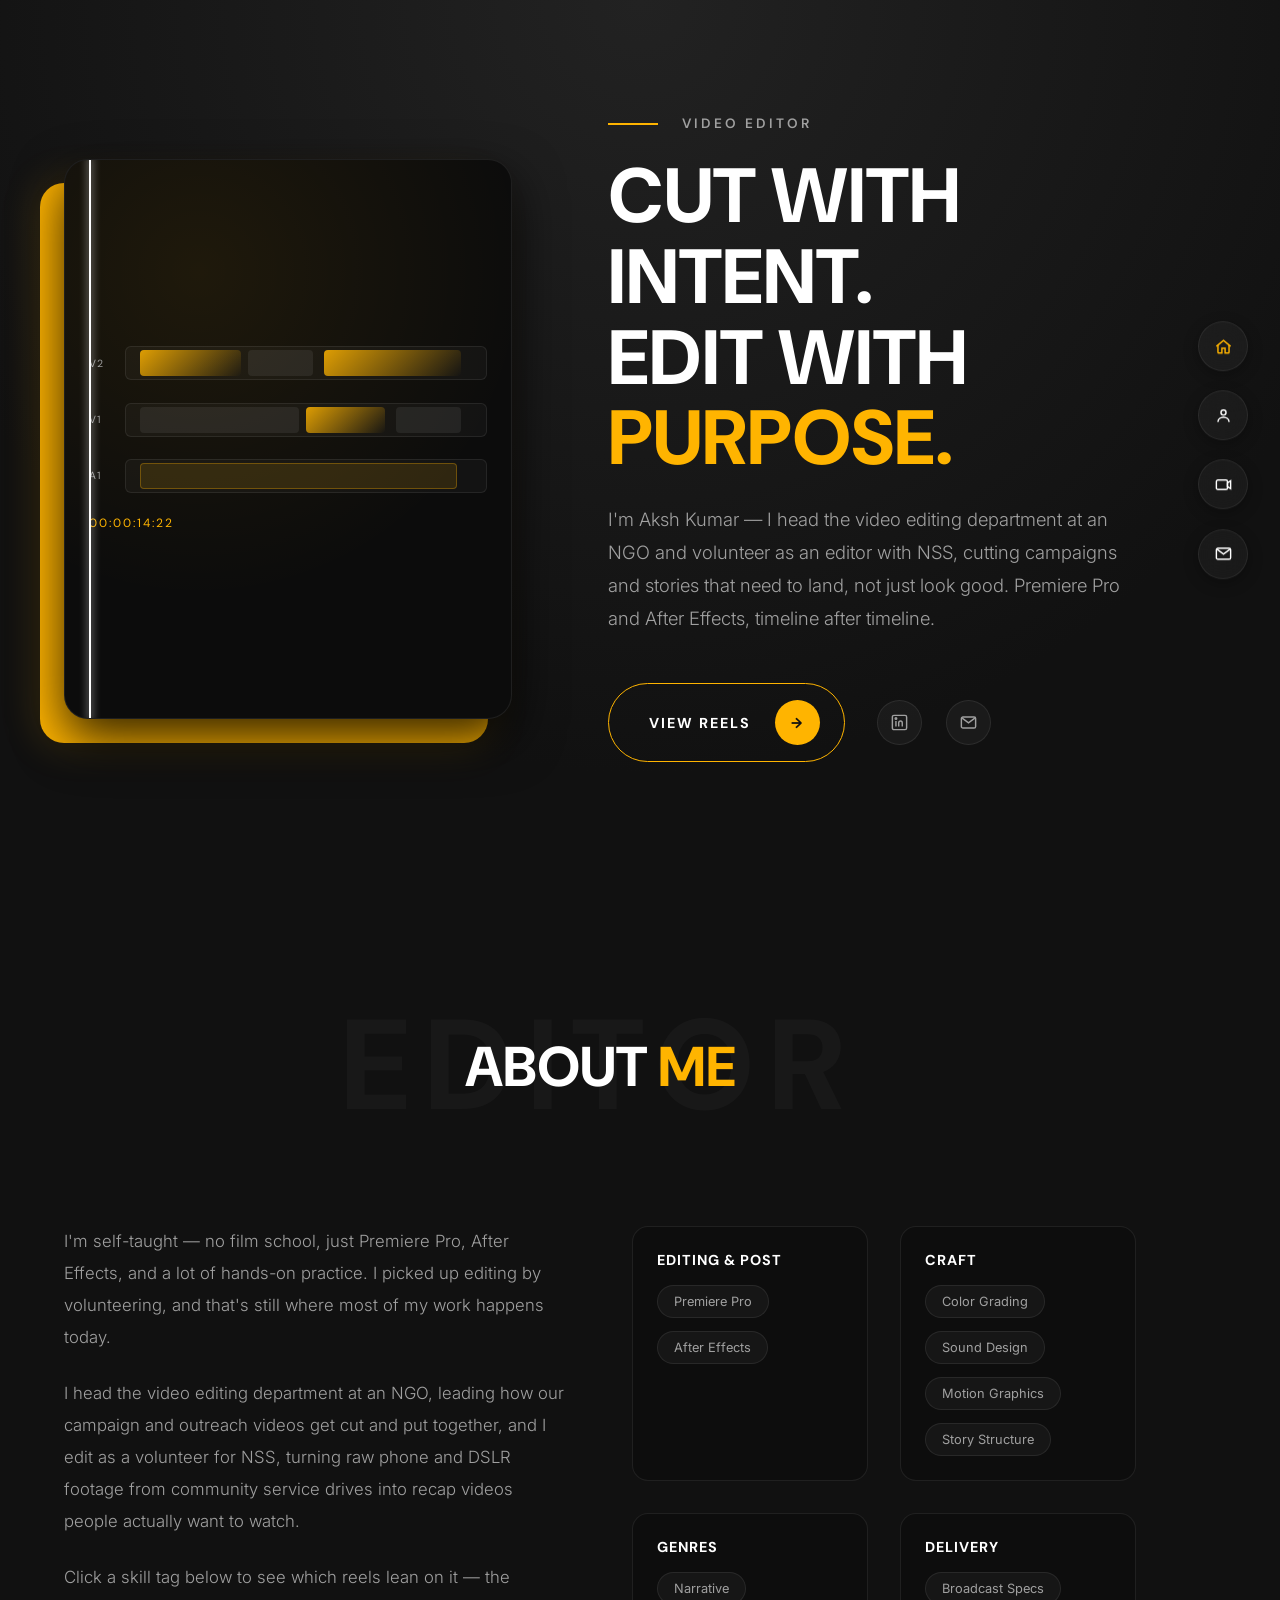
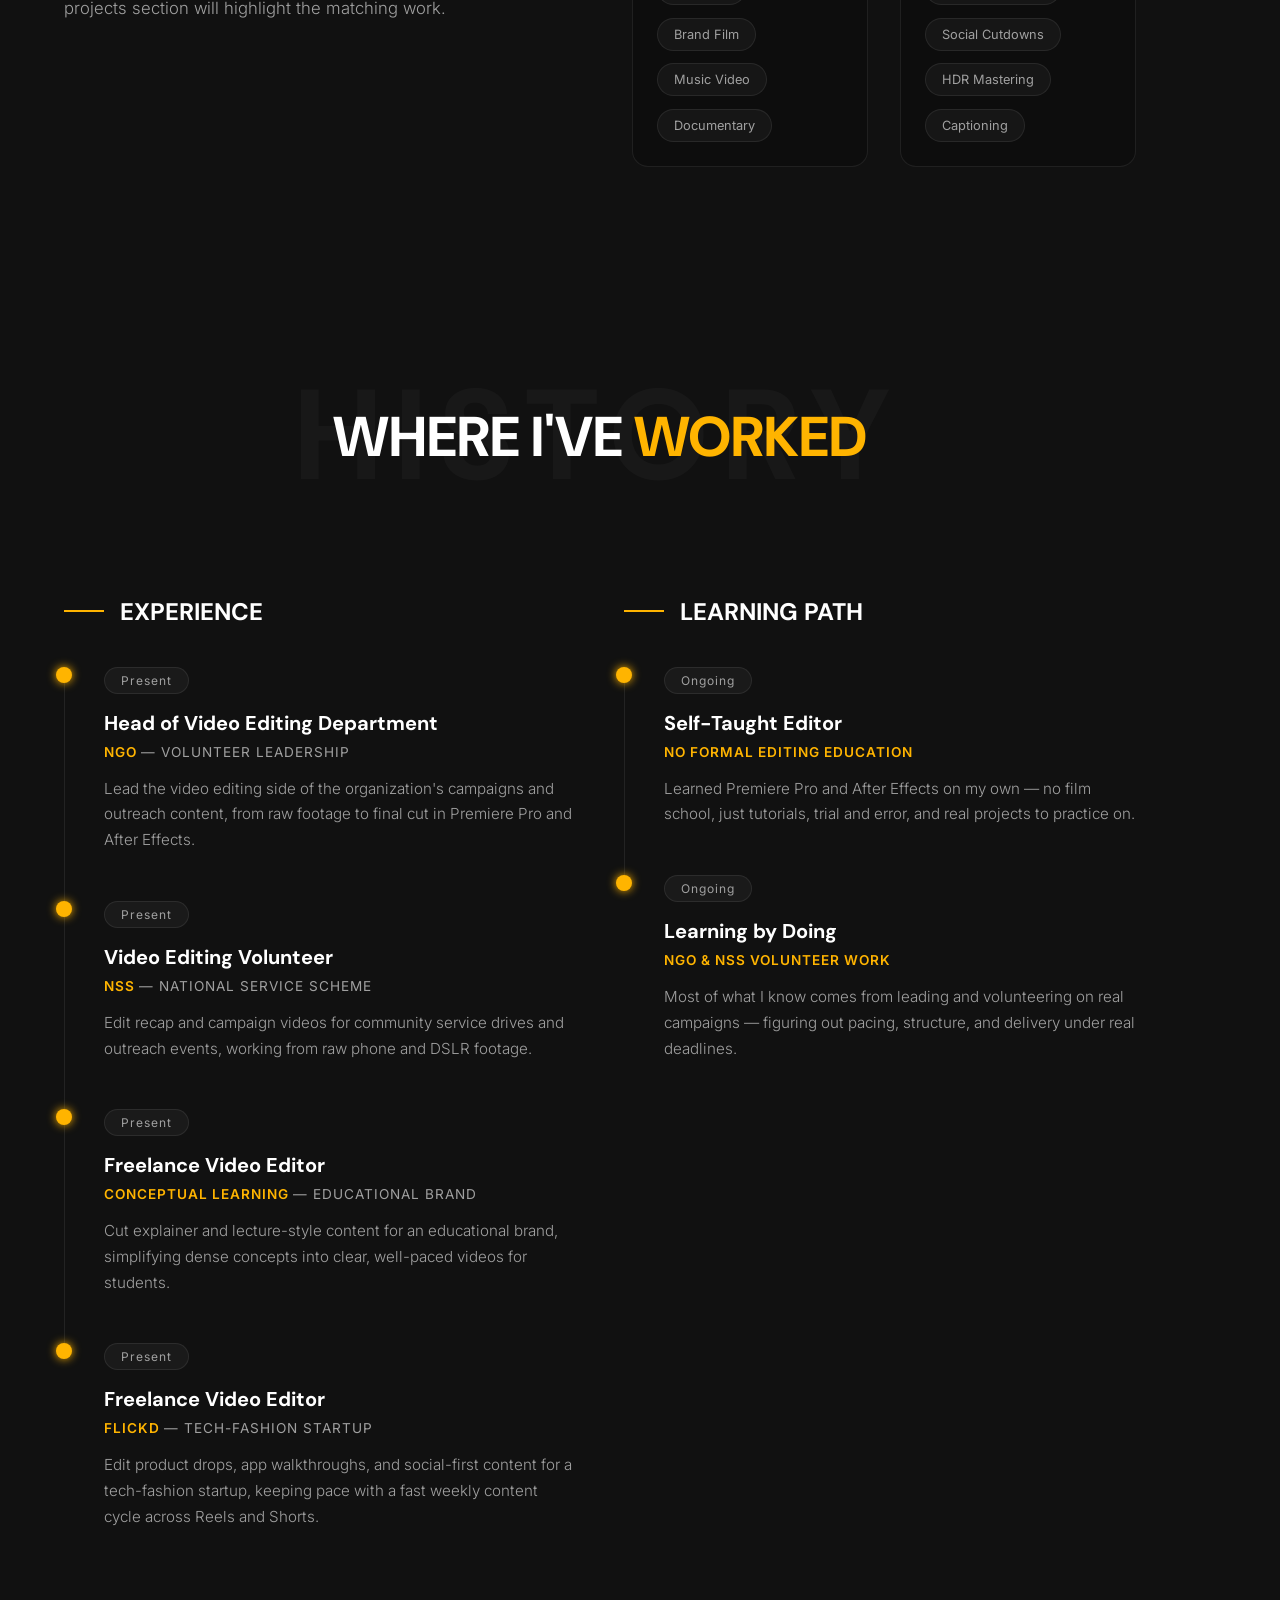
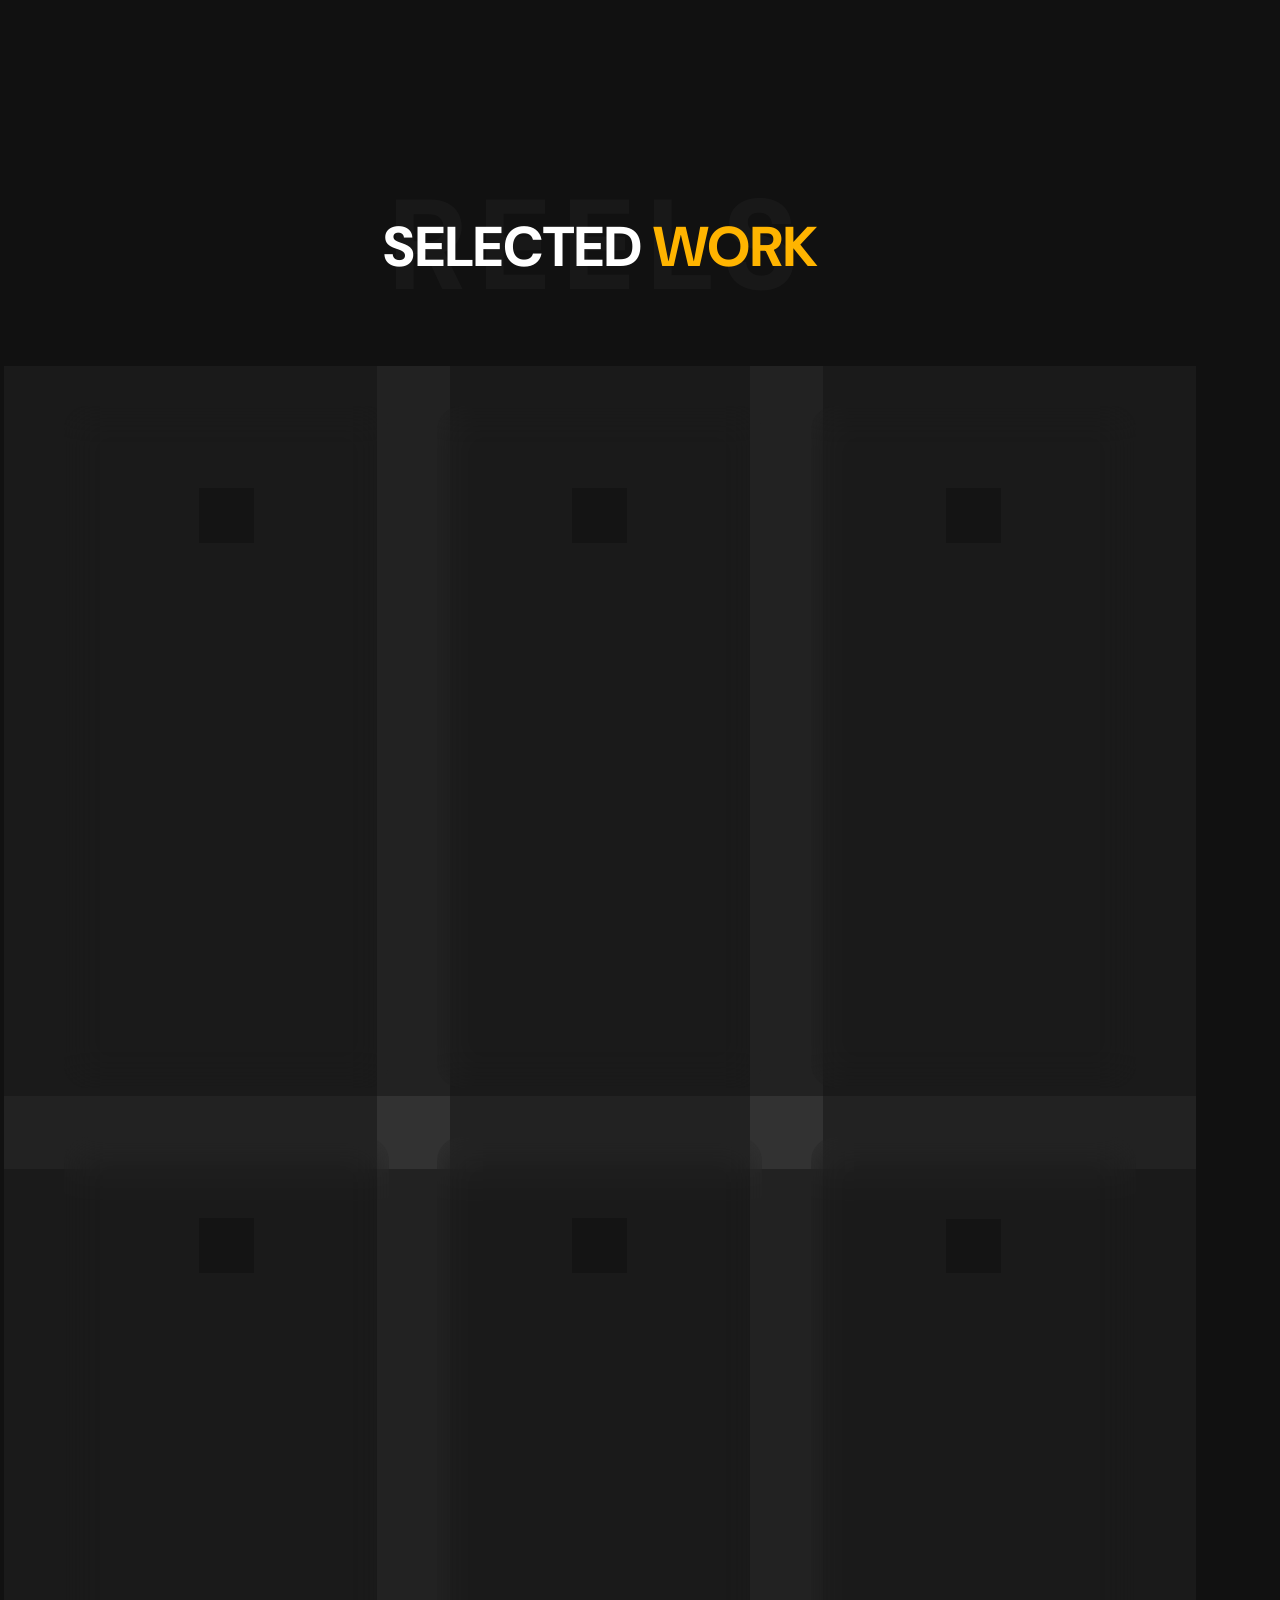
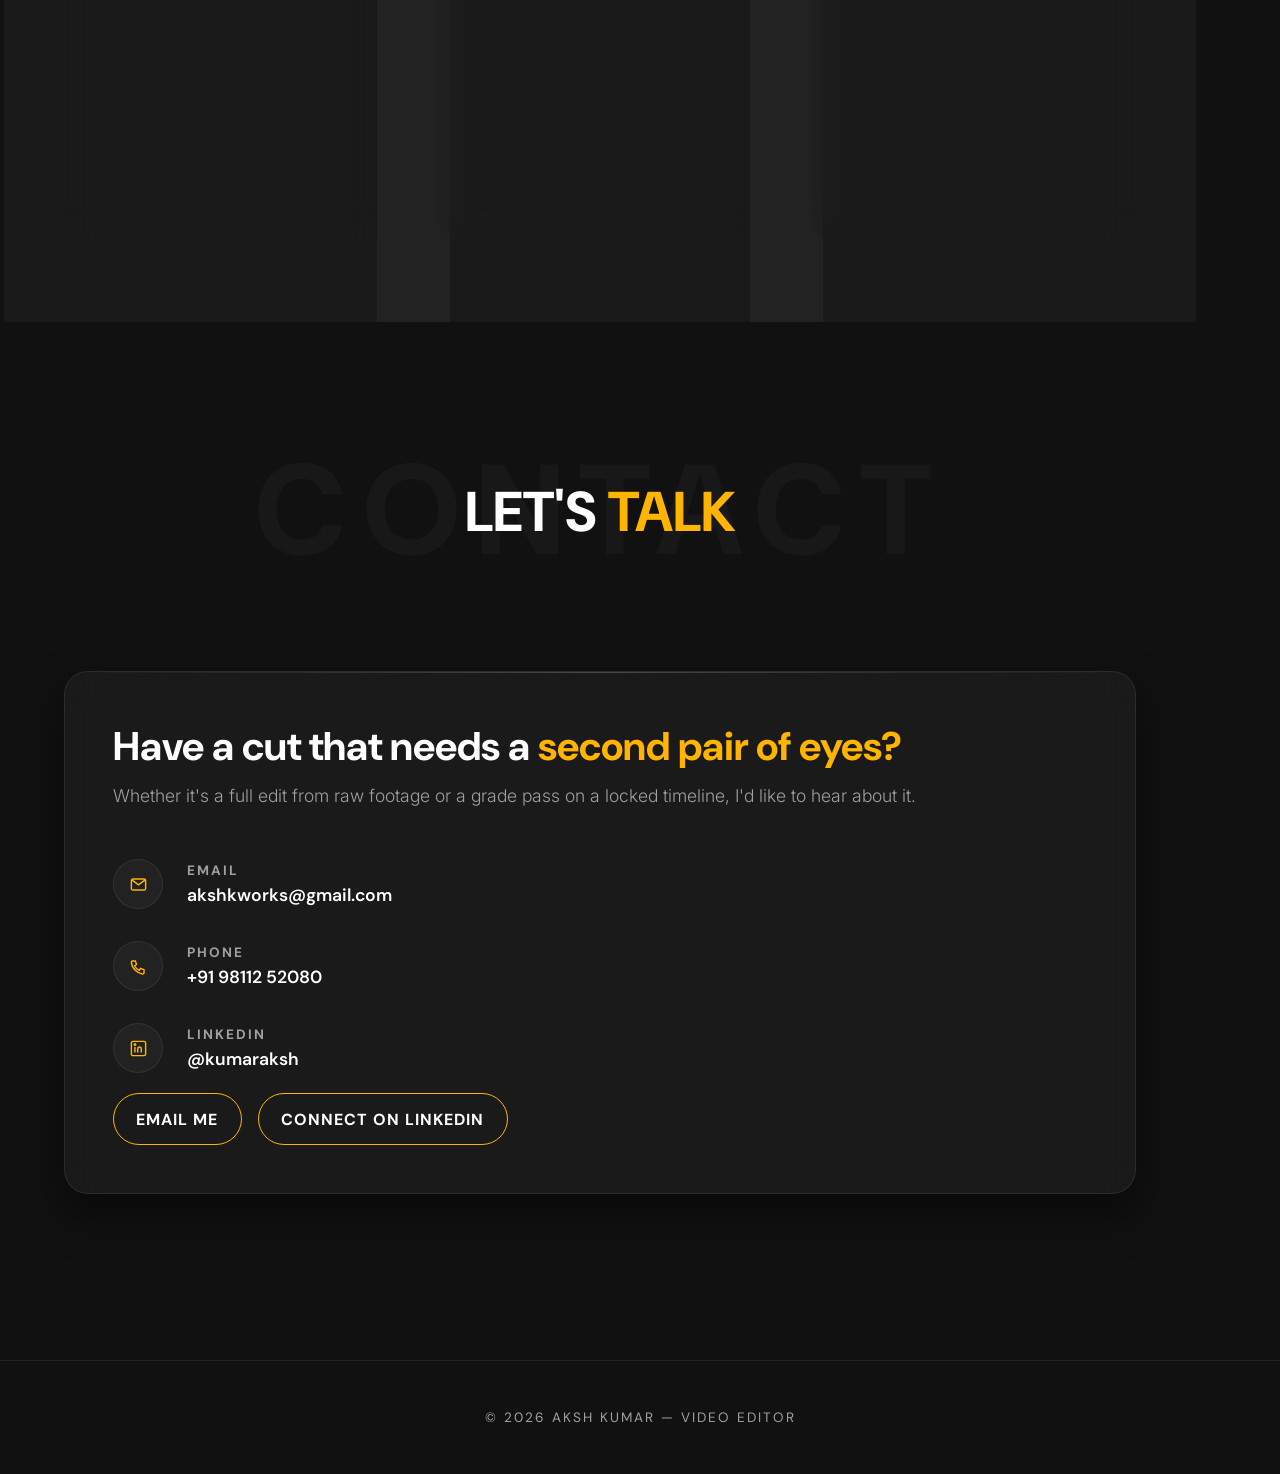
==== commit b5f6c3ef: "Added 3 projects and Readme file" ====
--- a/Editing/index.html
+++ b/Editing/index.html
@@ -5,6 +5,7 @@
 <meta name="viewport" content="width=device-width, initial-scale=1.0">
 <title>Aksh Kumar — Video Editor</title>
 <link rel="preconnect" href="https://fonts.googleapis.com">
+<link rel="icon" href="../media files/image.webp">
 <link href="https://fonts.googleapis.com/css2?family=DM+Sans:wght@500;700;800&family=Inter:wght@300;400;500;600&display=swap" rel="stylesheet">
 <link rel="stylesheet" href="style.css">
 <style>
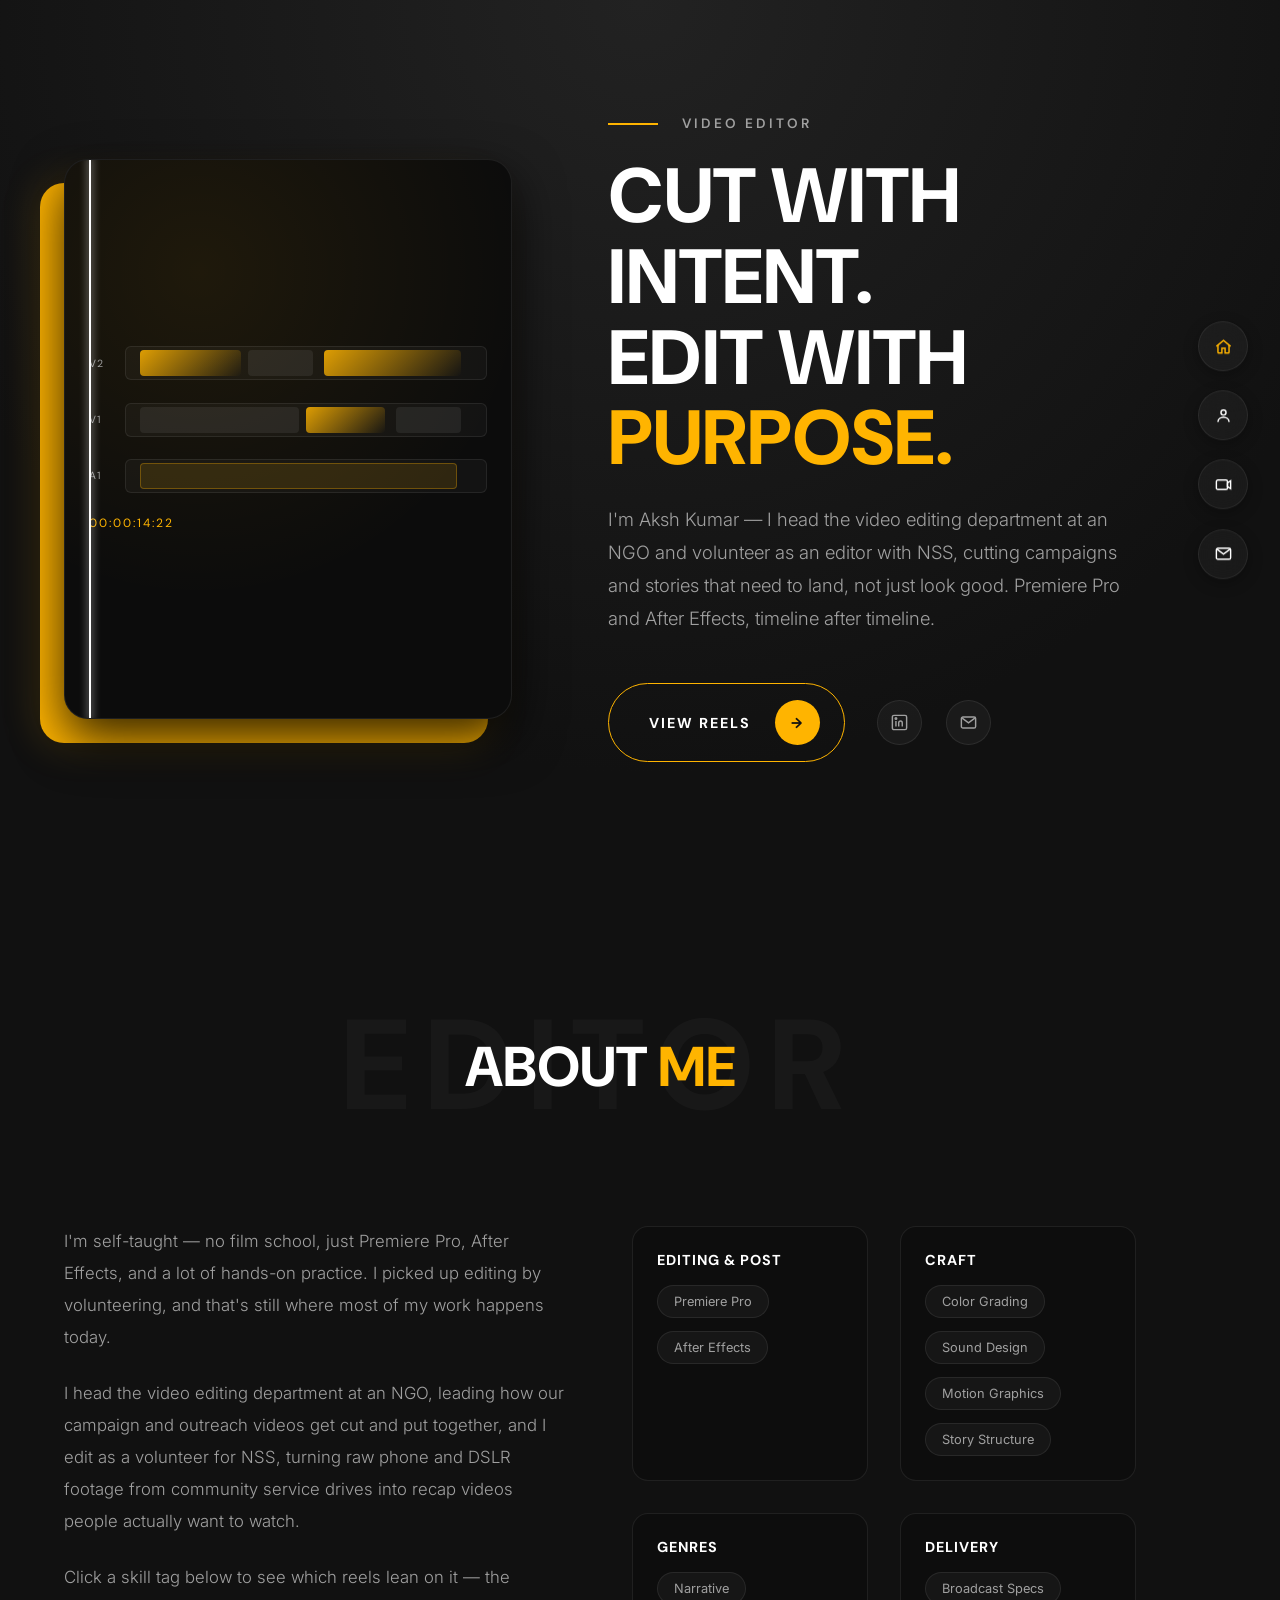
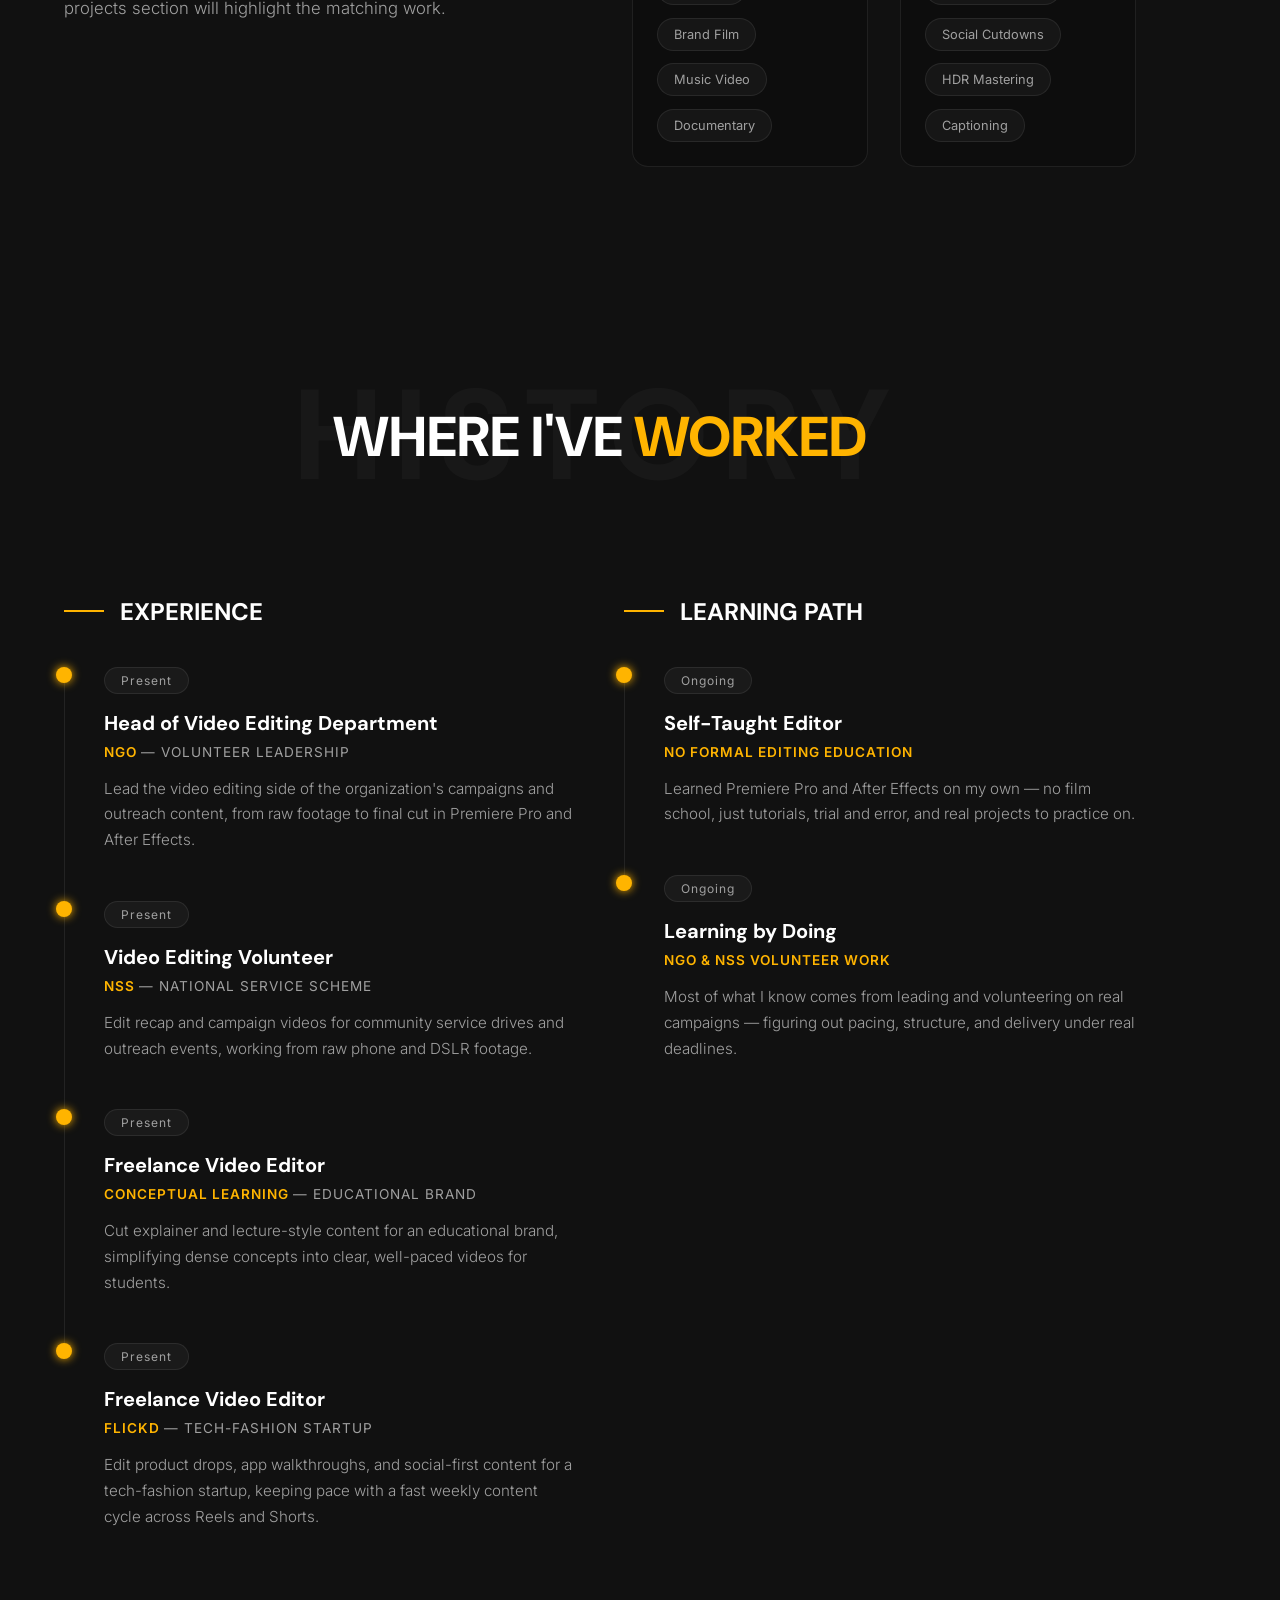
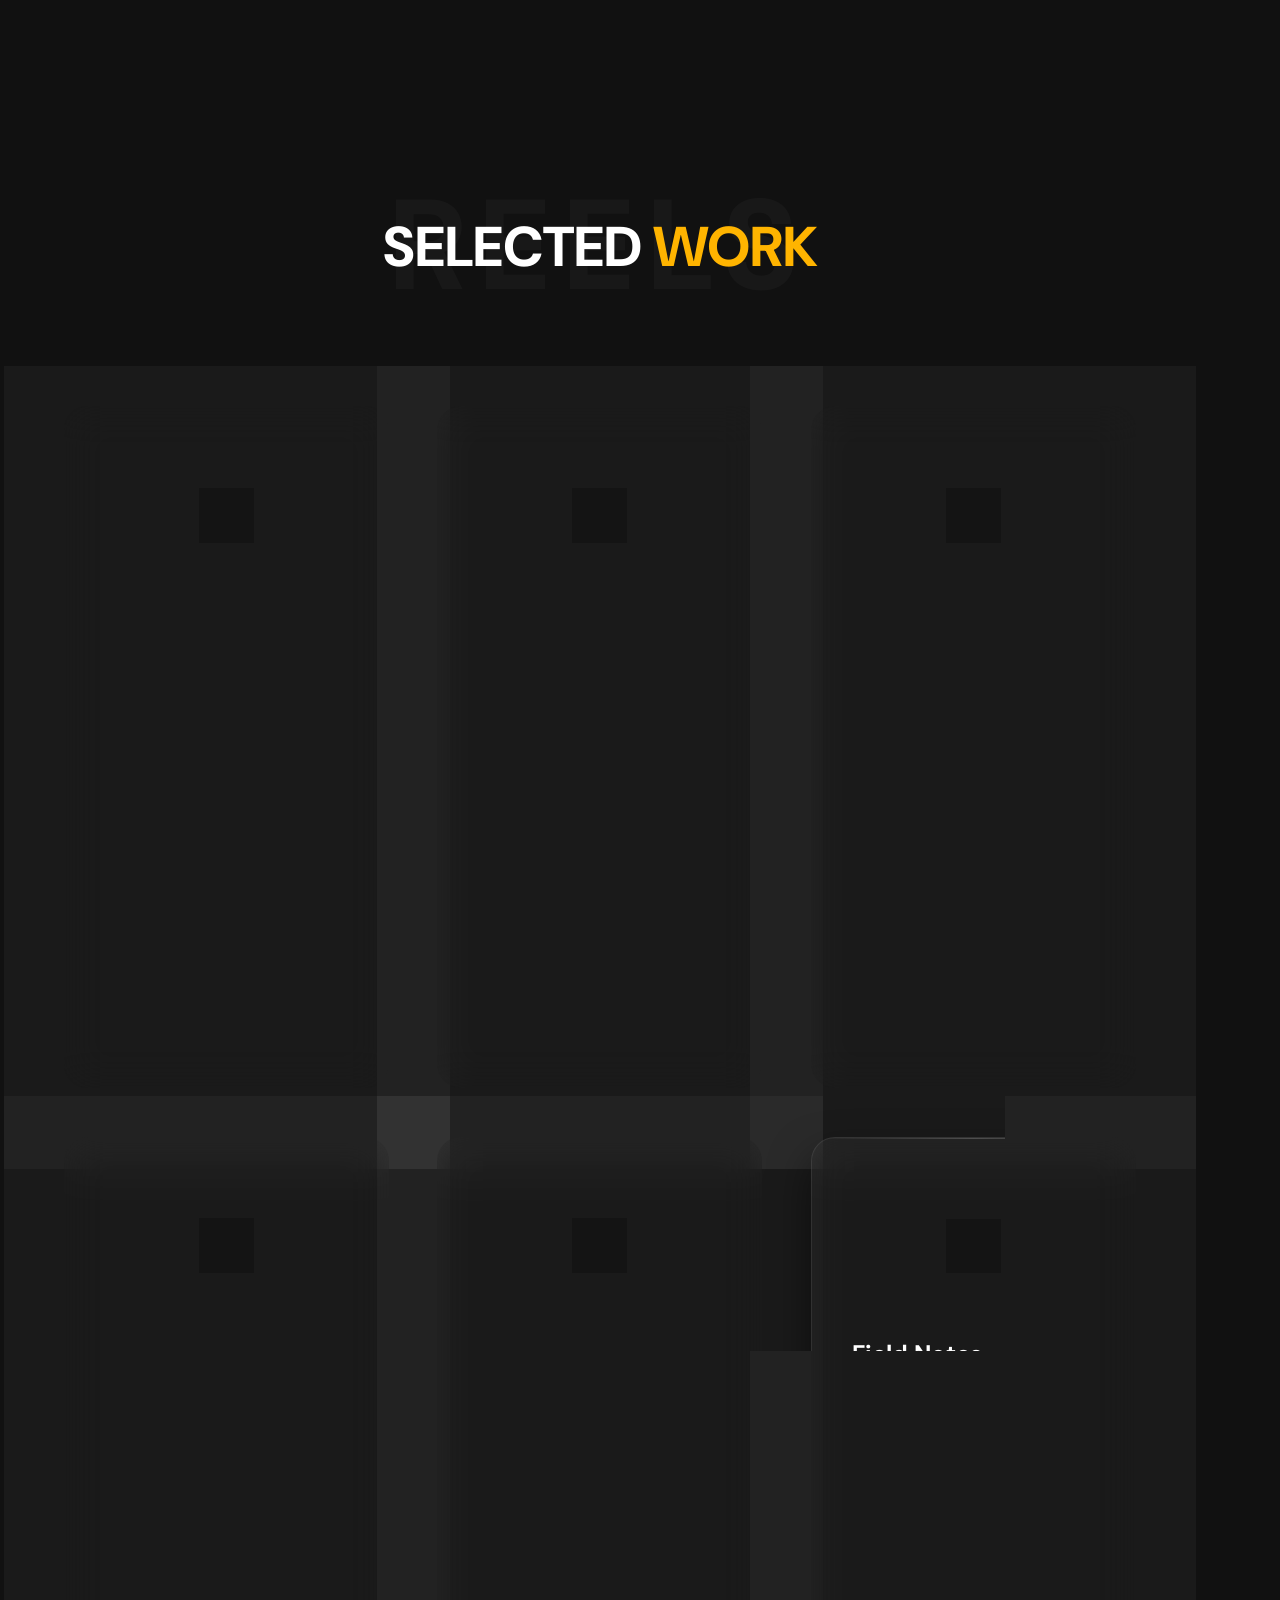
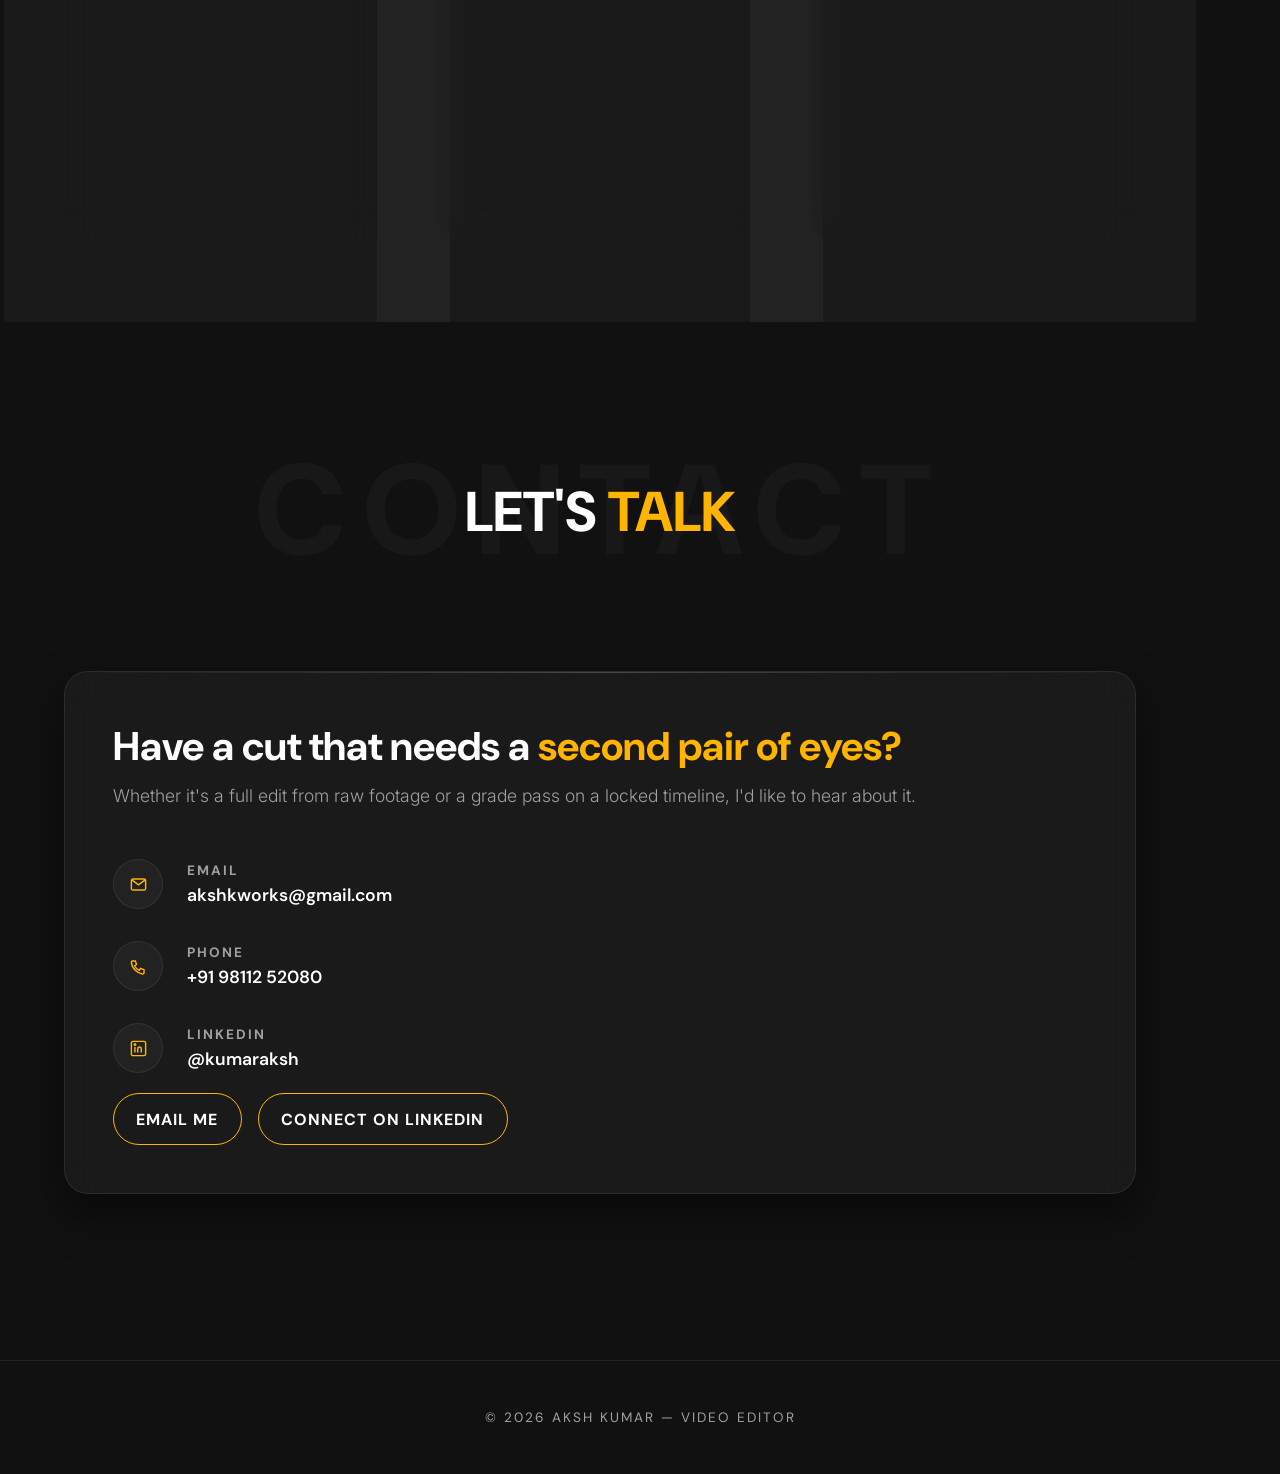
==== commit 89e8e69d: "Add Himroots project, AkshHQ Studio page, AHQ favicon, and clean repo" ====
--- a/Editing/index.html
+++ b/Editing/index.html
@@ -5,7 +5,8 @@
 <meta name="viewport" content="width=device-width, initial-scale=1.0">
 <title>Aksh Kumar — Video Editor</title>
 <link rel="preconnect" href="https://fonts.googleapis.com">
-<link rel="icon" href="../media files/image.webp">
+<link rel="icon" type="image/png" href="../media files/AHQ_favicon.png">
+<link rel="apple-touch-icon" href="../media files/AHQ_favicon.png">
 <link href="https://fonts.googleapis.com/css2?family=DM+Sans:wght@500;700;800&family=Inter:wght@300;400;500;600&display=swap" rel="stylesheet">
 <link rel="stylesheet" href="style.css">
 <style>
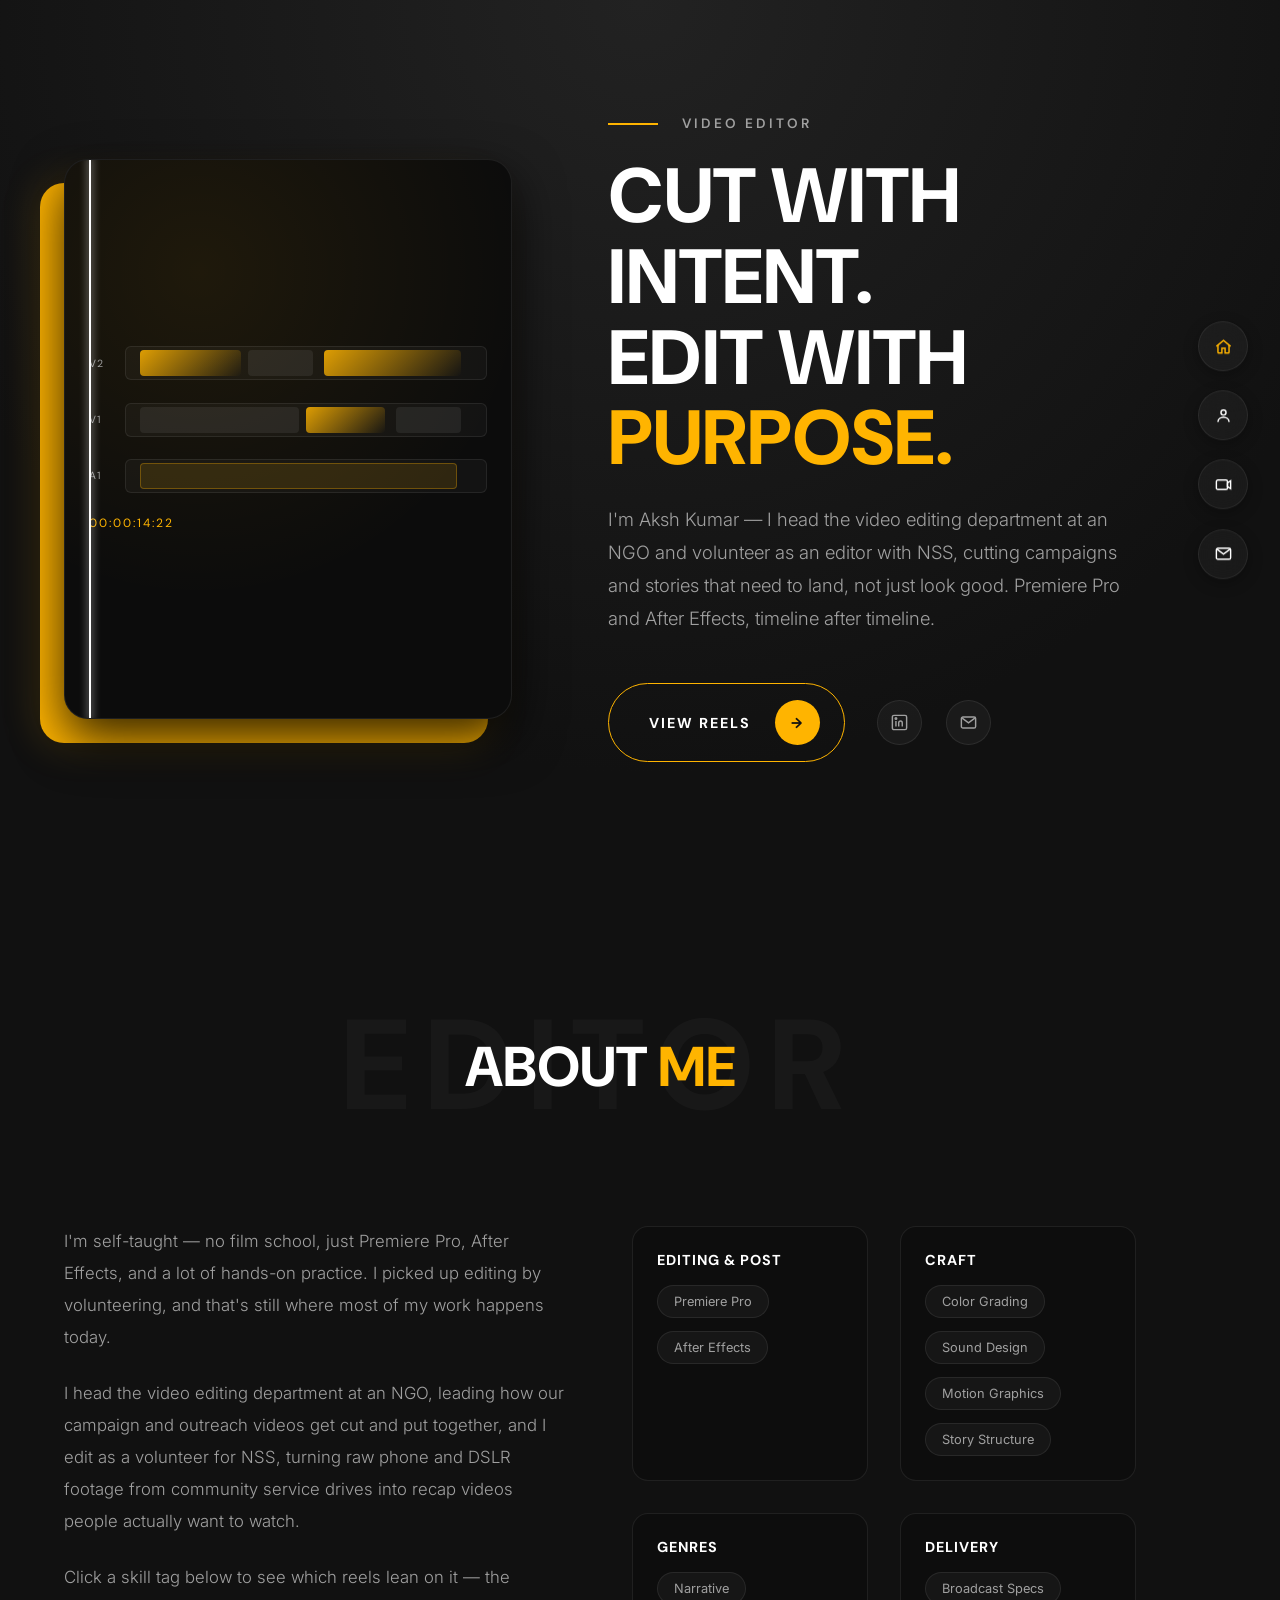
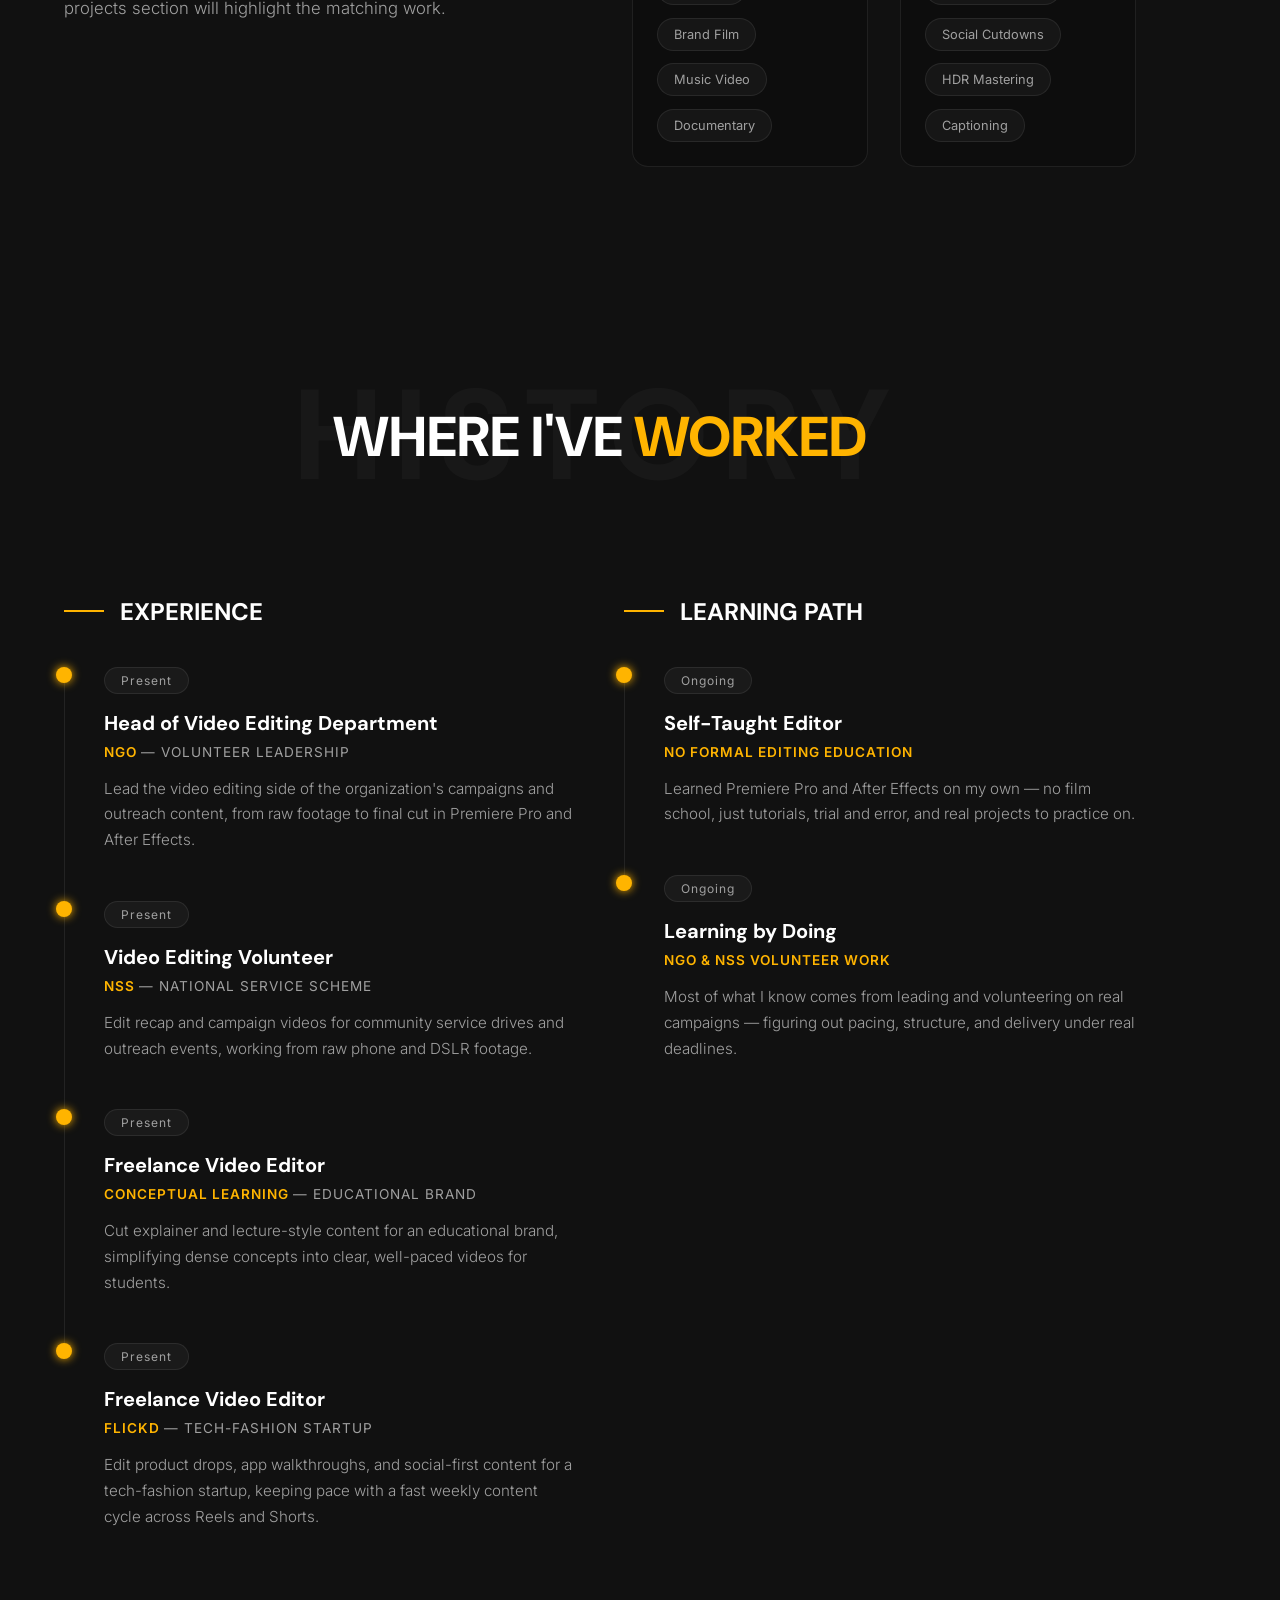
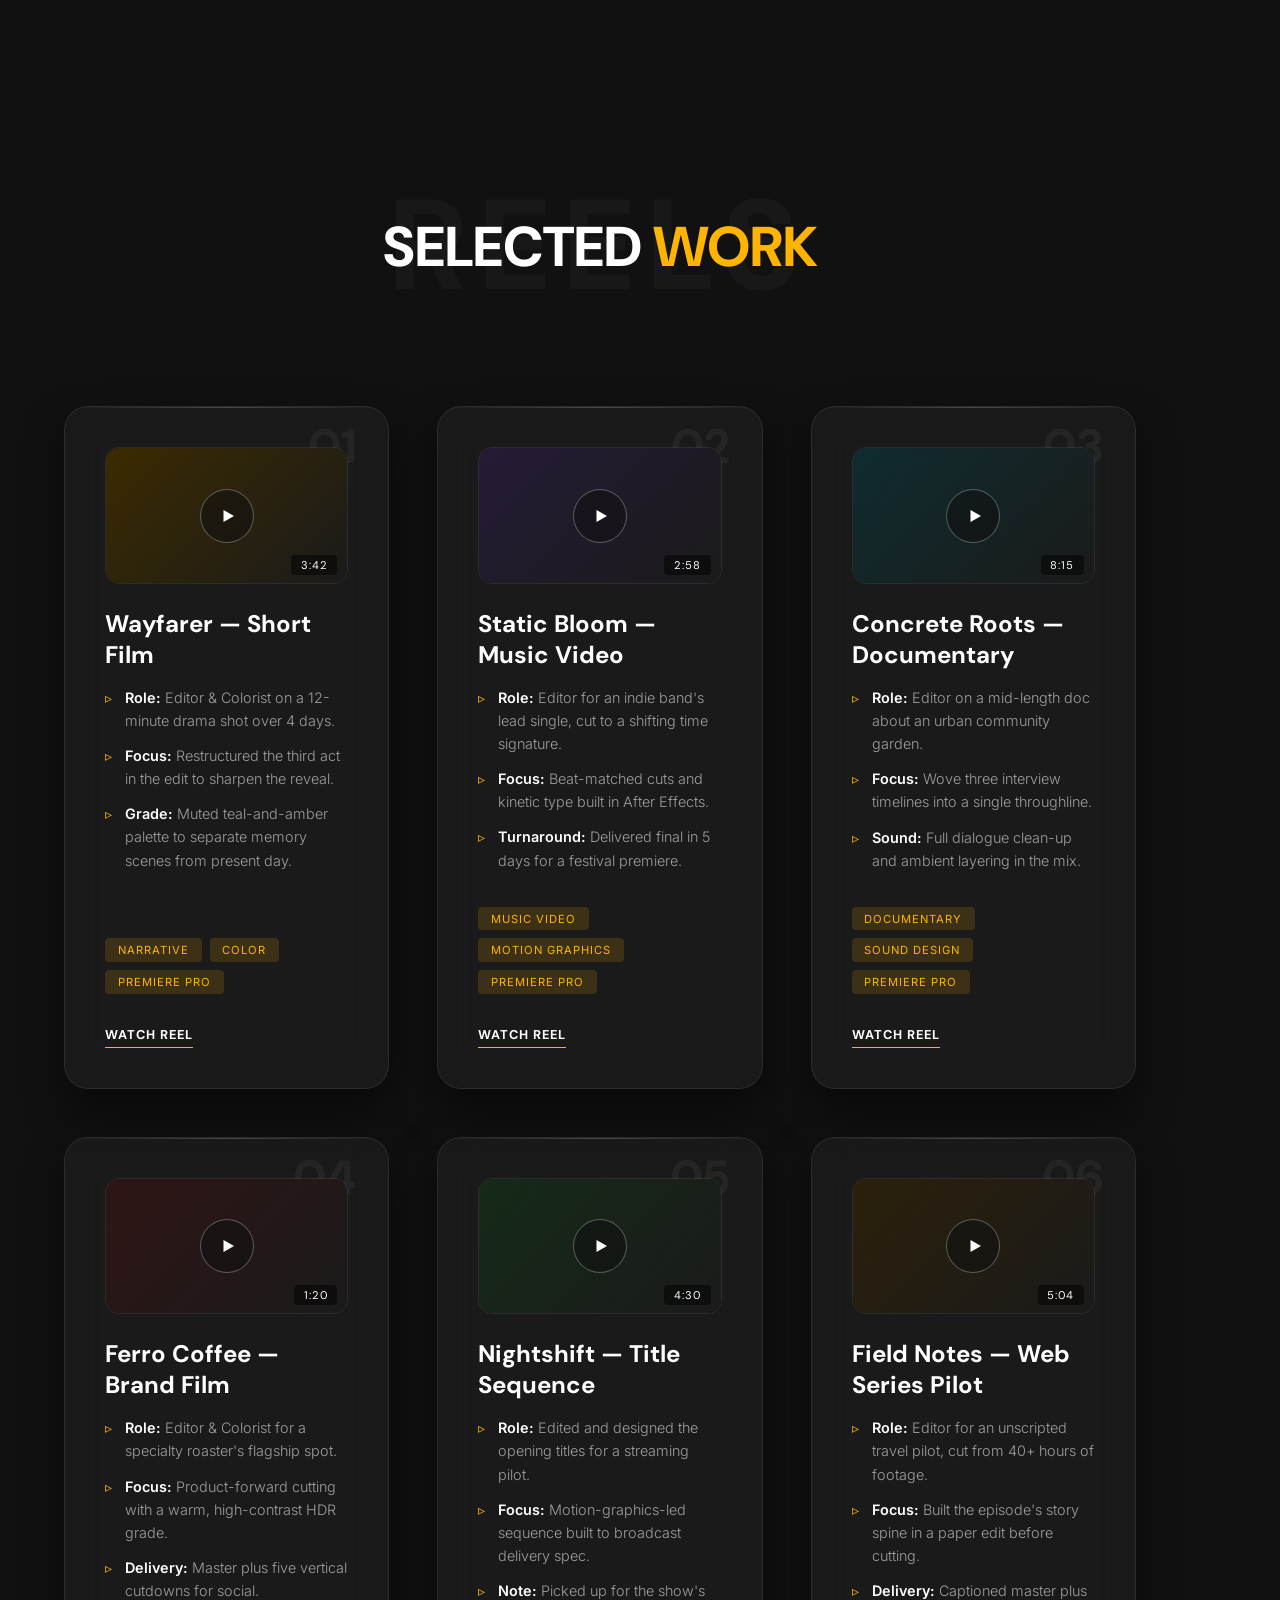
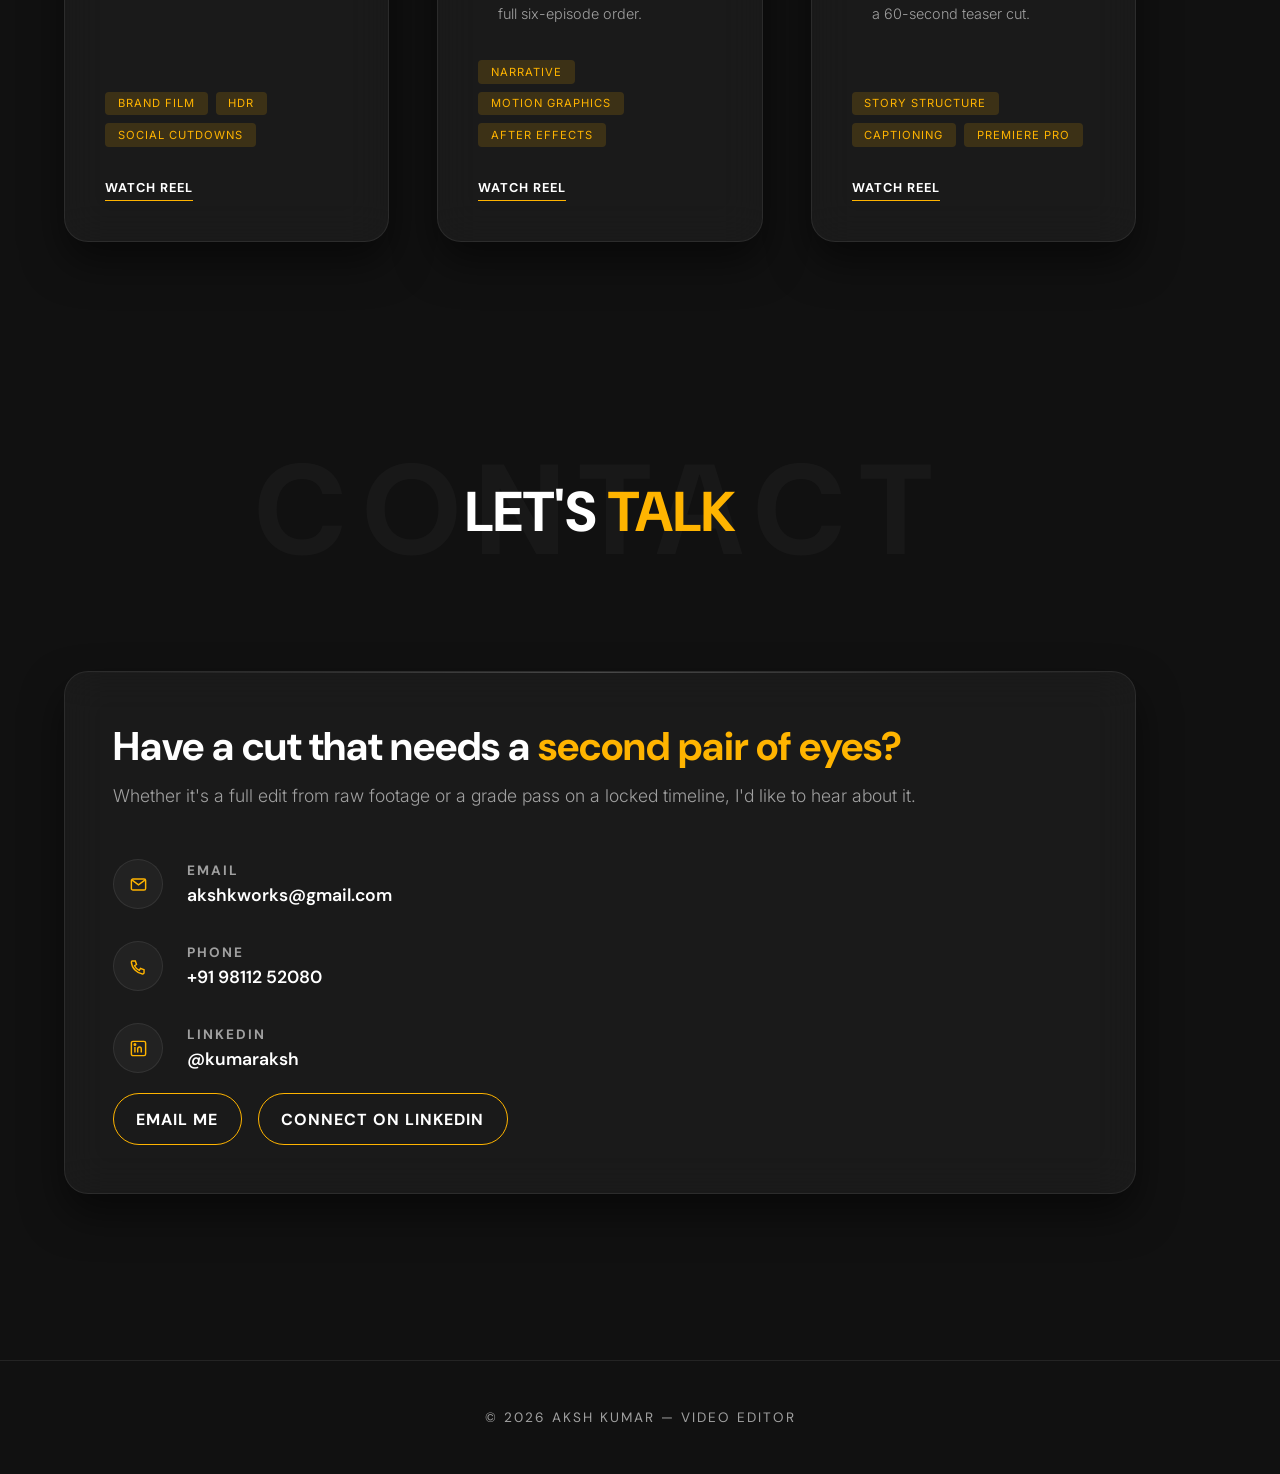
==== commit e5ff129b: "Use AHQ_favicon.png exclusively for AkshHQ page and restore image.webp for portfolio" ====
--- a/Editing/index.html
+++ b/Editing/index.html
@@ -5,8 +5,7 @@
 <meta name="viewport" content="width=device-width, initial-scale=1.0">
 <title>Aksh Kumar — Video Editor</title>
 <link rel="preconnect" href="https://fonts.googleapis.com">
-<link rel="icon" type="image/png" href="../media files/AHQ_favicon.png">
-<link rel="apple-touch-icon" href="../media files/AHQ_favicon.png">
+<link rel="icon" href="../media files/image.webp">
 <link href="https://fonts.googleapis.com/css2?family=DM+Sans:wght@500;700;800&family=Inter:wght@300;400;500;600&display=swap" rel="stylesheet">
 <link rel="stylesheet" href="style.css">
 <style>
